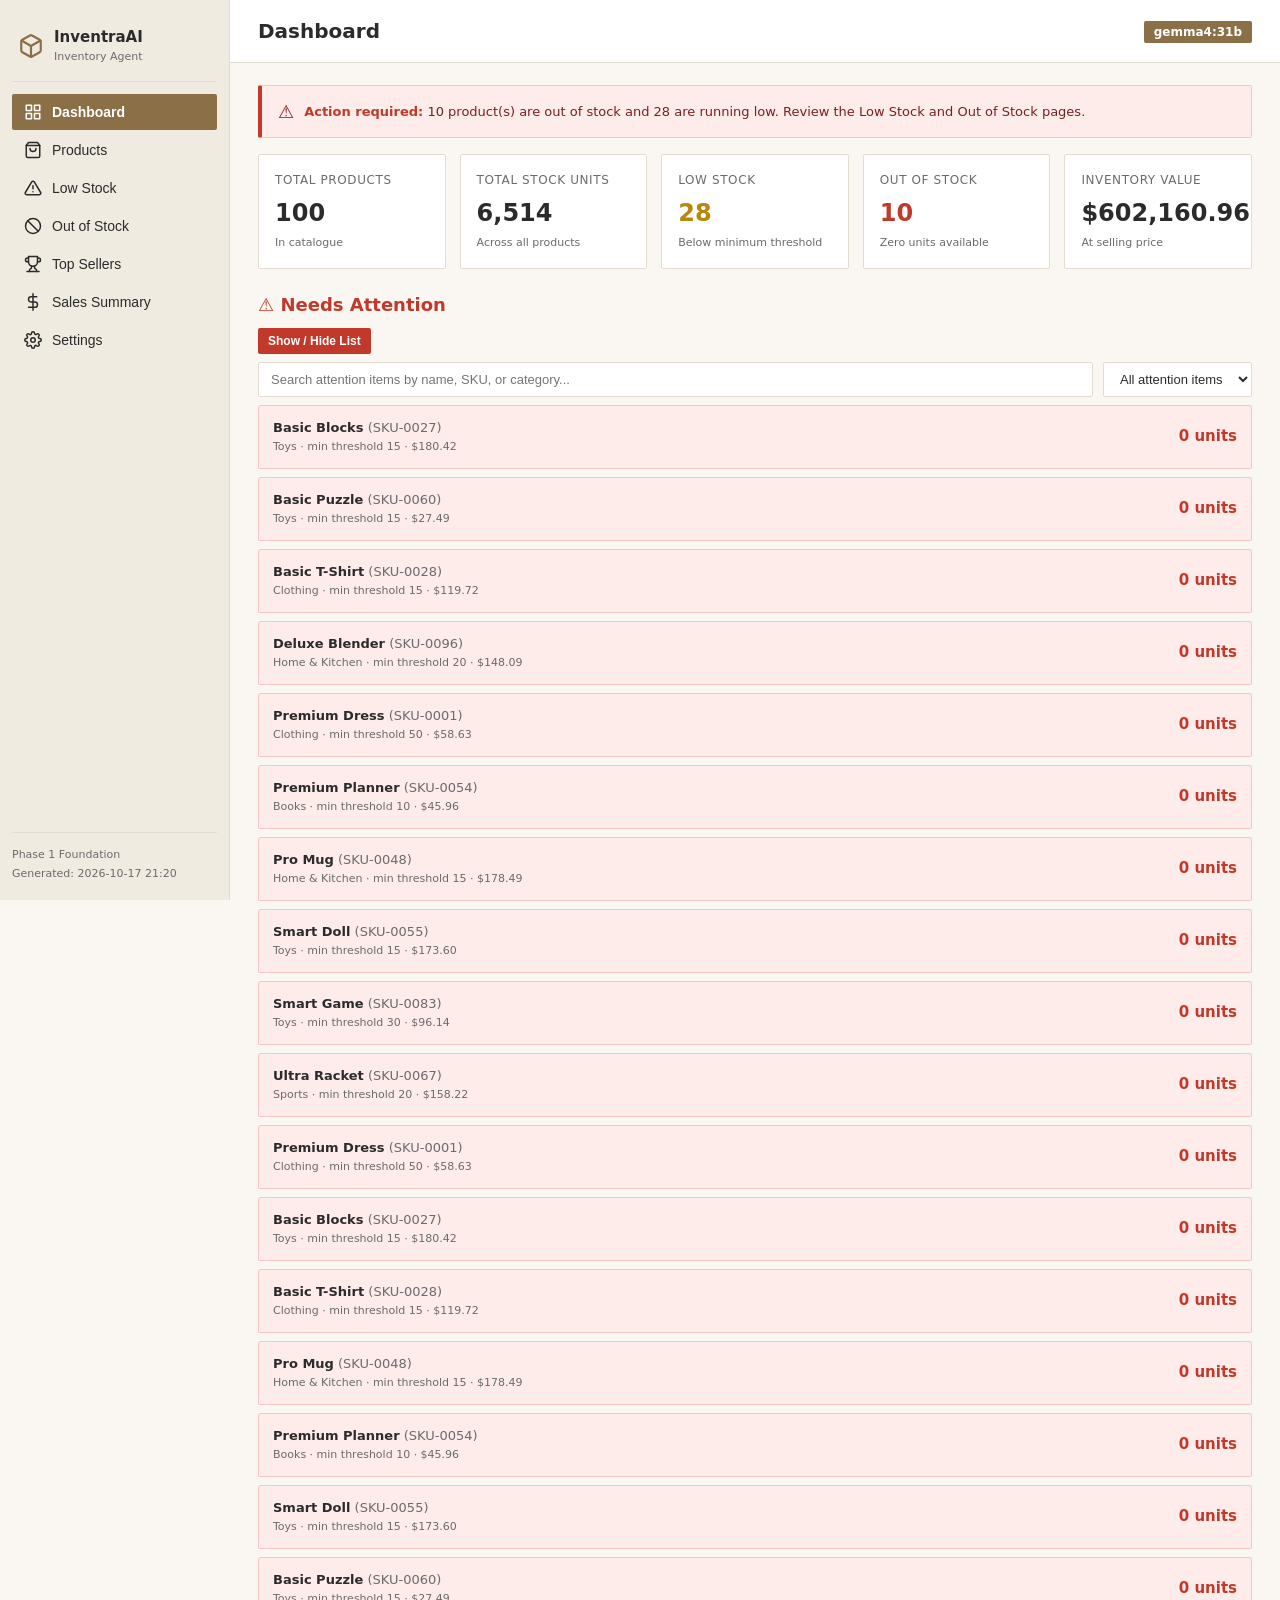
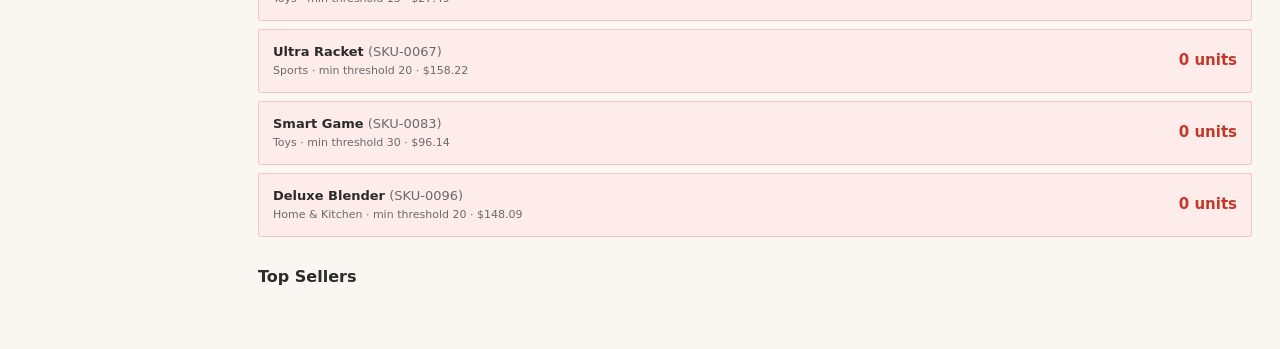
==== frontend/index.html @ 1ea9244f "Phase 1: final fixes - hide/show button, red heading, components" ====
<!DOCTYPE html>
<html lang="en">
<head>
<meta charset="UTF-8" />
<meta name="viewport" content="width=device-width, initial-scale=1.0" />
<title>InventraAI — Dashboard</title>
<link rel="stylesheet" href="css/style.css" />
</head>
<body>
<div class="layout">
  <aside class="sidebar">
    <div class="brand">
      <svg class="brand-icon" viewBox="0 0 24 24" fill="none" stroke="currentColor" stroke-width="2" stroke-linecap="round" stroke-linejoin="round"><path d="M21 16V8a2 2 0 0 0-1-1.73l-7-4a2 2 0 0 0-2 0l-7 4A2 2 0 0 0 3 8v8a2 2 0 0 0 1 1.73l7 4a2 2 0 0 0 2 0l7-4A2 2 0 0 0 21 16z"/><polyline points="3.27 6.96 12 12.01 20.73 6.96"/><line x1="12" y1="22.08" x2="12" y2="12"/></svg>
      <div>
        <div class="brand-name">InventraAI</div>
        <div class="brand-sub">Inventory Agent</div>
      </div>
    </div>
    <nav class="nav">
      <button class="nav-item active" data-view="overview">
        <svg viewBox="0 0 24 24" fill="none" stroke="currentColor" stroke-width="2" stroke-linecap="round" stroke-linejoin="round"><rect x="3" y="3" width="7" height="7"/><rect x="14" y="3" width="7" height="7"/><rect x="14" y="14" width="7" height="7"/><rect x="3" y="14" width="7" height="7"/></svg>
        <span>Dashboard</span>
      </button>
      <button class="nav-item" data-view="products">
        <svg viewBox="0 0 24 24" fill="none" stroke="currentColor" stroke-width="2" stroke-linecap="round" stroke-linejoin="round"><path d="M6 2 3 6v14a2 2 0 0 0 2 2h14a2 2 0 0 0 2-2V6l-3-4z"/><line x1="3" y1="6" x2="21" y2="6"/><path d="M16 10a4 4 0 0 1-8 0"/></svg>
        <span>Products</span>
      </button>
      <button class="nav-item" data-view="lowstock">
        <svg viewBox="0 0 24 24" fill="none" stroke="currentColor" stroke-width="2" stroke-linecap="round" stroke-linejoin="round"><path d="M10.29 3.86 1.82 18a2 2 0 0 0 1.71 3h16.94a2 2 0 0 0 1.71-3L13.71 3.86a2 2 0 0 0-3.42 0z"/><line x1="12" y1="9" x2="12" y2="13"/><line x1="12" y1="17" x2="12.01" y2="17"/></svg>
        <span>Low Stock</span>
      </button>
      <button class="nav-item" data-view="outofstock">
        <svg viewBox="0 0 24 24" fill="none" stroke="currentColor" stroke-width="2" stroke-linecap="round" stroke-linejoin="round"><circle cx="12" cy="12" r="10"/><line x1="4.93" y1="4.93" x2="19.07" y2="19.07"/></svg>
        <span>Out of Stock</span>
      </button>
      <button class="nav-item" data-view="topsellers">
        <svg viewBox="0 0 24 24" fill="none" stroke="currentColor" stroke-width="2" stroke-linecap="round" stroke-linejoin="round"><path d="M6 9H4.5a2.5 2.5 0 0 1 0-5H6"/><path d="M18 9h1.5a2.5 2.5 0 0 0 0-5H18"/><path d="M4 22h16"/><path d="M10 14.66V17c0 .55-.47.98-.97 1.21C7.85 18.75 7 20.24 7 22"/><path d="M14 14.66V17c0 .55.47.98.97 1.21C16.15 18.75 17 20.24 17 22"/><path d="M18 2H6v7a6 6 0 0 0 12 0V2Z"/></svg>
        <span>Top Sellers</span>
      </button>
      <button class="nav-item" data-view="sales">
        <svg viewBox="0 0 24 24" fill="none" stroke="currentColor" stroke-width="2" stroke-linecap="round" stroke-linejoin="round"><line x1="12" y1="1" x2="12" y2="23"/><path d="M17 5H9.5a3.5 3.5 0 0 0 0 7h5a3.5 3.5 0 0 1 0 7H6"/></svg>
        <span>Sales Summary</span>
      </button>
      <button class="nav-item" data-view="settings">
        <svg viewBox="0 0 24 24" fill="none" stroke="currentColor" stroke-width="2" stroke-linecap="round" stroke-linejoin="round"><circle cx="12" cy="12" r="3"/><path d="M19.4 15a1.65 1.65 0 0 0 .33 1.82l.06.06a2 2 0 0 1 0 2.83 2 2 0 0 1-2.83 0l-.06-.06a1.65 1.65 0 0 0-1.82-.33 1.65 1.65 0 0 0-1 1.51V21a2 2 0 0 1-4 0v-.09A1.65 1.65 0 0 0 9 19.4a1.65 1.65 0 0 0-1.82.33l-.06.06a2 2 0 0 1-2.83 0 2 2 0 0 1 0-2.83l.06-.06a1.65 1.65 0 0 0 .33-1.82 1.65 1.65 0 0 0-1.51-1H3a2 2 0 0 1 0-4h.09A1.65 1.65 0 0 0 4.6 9a1.65 1.65 0 0 0-.33-1.82l-.06-.06a2 2 0 0 1 0-2.83 2 2 0 0 1 2.83 0l.06.06a1.65 1.65 0 0 0 1.82.33H9a1.65 1.65 0 0 0 1-1.51V3a2 2 0 0 1 4 0v.09a1.65 1.65 0 0 0 1 1.51 1.65 1.65 0 0 0 1.82-.33l.06-.06a2 2 0 0 1 2.83 0 2 2 0 0 1 0 2.83l-.06.06a1.65 1.65 0 0 0-.33 1.82V9a1.65 1.65 0 0 0 1.51 1H21a2 2 0 0 1 0 4h-.09a1.65 1.65 0 0 0-1.51 1z"/></svg>
        <span>Settings</span>
      </button>
    </nav>
    <div class="sidebar-footer">
      <div class="sub">Phase 1 Foundation</div>
      <div class="sub" id="generated-at"></div>
    </div>
  </aside>

  <main class="main">
    <header class="topbar">
      <h1 id="view-title">Dashboard</h1>
      <div class="topbar-right">
        <span class="badge" id="model-badge">gemma4:31b</span>
      </div>
    </header>
    <div class="content" id="content"></div>
  </main>
</div>

<script src="js/data.js"></script>
<script src="js/app.js"></script>
</body>
</html>
---- frontend/css/style.css ----
:root {
  --bg: #faf7f2; --sidebar: #f0ebe1; --card: #ffffff; --card2: #f5f1e8;
  --text: #2b2b2b; --muted: #6b6b6b; --accent: #8b6f47;
  --green: #3a7d44; --yellow: #b8860b; --red: #c0392b; --border: #e3ddd1;
  --hover: #f5f1e8;
}
* { box-sizing: border-box; }
body { margin: 0; font-family: 'Segoe UI', system-ui, -apple-system, sans-serif; background: var(--bg); color: var(--text); line-height: 1.5; }
.layout { display: flex; min-height: 100vh; }
.sidebar {
  width: 230px; flex-shrink: 0; background: var(--sidebar);
  border-right: 1px solid var(--border); display: flex; flex-direction: column;
  padding: 18px 12px; position: sticky; top: 0; height: 100vh; overflow-y: auto;
}
.brand { display: flex; align-items: center; gap: 10px; padding: 8px 6px 16px; border-bottom: 1px solid var(--border); margin-bottom: 12px; }
.brand-icon { width: 26px; height: 26px; color: var(--accent); flex-shrink: 0; }
.brand-name { font-weight: 700; font-size: 15px; color: var(--text); }
.brand-sub { color: var(--muted); font-size: 11px; }
.nav { display: flex; flex-direction: column; gap: 2px; flex: 1; }
.nav-item {
  background: transparent; border: none; color: var(--text); text-align: left;
  padding: 9px 12px; border-radius: 2px; cursor: pointer; font-size: 14px;
  display: flex; align-items: center; gap: 10px;
}
.nav-item svg { width: 18px; height: 18px; flex-shrink: 0; }
.nav-item:hover { background: var(--card); }
.nav-item.active { background: var(--accent); color: #ffffff; font-weight: 600; }
.nav-item.active svg { stroke: #ffffff; }
.nav-item { position: relative; overflow: hidden; }
.nav-item.active::after {
  content: '';
  position: absolute; top: 0; left: -120%;
  width: 60%; height: 100%;
  background: linear-gradient(90deg, transparent, rgba(255,255,255,0.55), transparent);
  transform: skewX(-20deg);
  animation: shine-sweep 4s ease-in-out infinite;
  animation-delay: 2s;
  pointer-events: none;
}
@keyframes shine-sweep {
  0% { left: -120%; }
  25% { left: 120%; }
  100% { left: 120%; }
}
.sidebar-footer { padding-top: 12px; border-top: 1px solid var(--border); color: var(--muted); font-size: 11px; }
.sidebar-footer .sub { margin-top: 2px; }

.main { flex: 1; display: flex; flex-direction: column; min-width: 0; }
.topbar { padding: 16px 28px; border-bottom: 1px solid var(--border); display: flex; align-items: center; justify-content: space-between; background: var(--card); }
.topbar h1 { margin: 0; font-size: 20px; font-weight: 600; }
.badge { background: var(--accent); color: #ffffff; padding: 4px 10px; border-radius: 2px; font-size: 12px; font-weight: 600; }
.content { padding: 22px 28px; flex: 1; }
.content h1 { font-size: 18px; font-weight: 700; margin: 0 0 10px; }

.cards { display: grid; grid-template-columns: repeat(auto-fit, minmax(180px, 1fr)); gap: 14px; margin-bottom: 22px; }
.card { background: var(--card); border: 1px solid var(--border); border-radius: 2px; padding: 16px; }
.card .label { color: var(--muted); font-size: 12px; text-transform: uppercase; letter-spacing: .6px; }
.card .value { font-size: 24px; font-weight: 700; margin-top: 6px; }
.card .hint { color: var(--muted); font-size: 11px; margin-top: 4px; }
.section { margin-bottom: 28px; }
.section h2 { font-size: 16px; margin: 0 0 10px; font-weight: 600; }
.toolbar { display: flex; gap: 10px; flex-wrap: wrap; margin-bottom: 10px; }
.toolbar input, .toolbar select { background: var(--card); border: 1px solid var(--border); color: var(--text); padding: 8px 12px; border-radius: 2px; font-size: 13px; }
.toolbar input { flex: 1; min-width: 200px; }
table { width: 100%; border-collapse: collapse; background: var(--card); border-radius: 2px; overflow: hidden; border: 1px solid var(--border); }
th, td { padding: 9px 11px; text-align: left; border-bottom: 1px solid var(--border); font-size: 13px; }
th { background: var(--card2); color: var(--muted); font-weight: 600; cursor: pointer; user-select: none; }
th:hover { color: var(--text); }
tr:hover { background: var(--hover); }
.status { display: inline-block; padding: 2px 8px; border-radius: 2px; font-size: 11px; font-weight: 600; }
.status.ok { background: rgba(58,125,68,.15); color: var(--green); }
.status.low { background: rgba(184,134,11,.15); color: var(--yellow); }
.status.out { background: rgba(166,61,61,.15); color: var(--red); }
.alert-list { display: grid; gap: 8px; }
.alert-item { background: #fdecea; border-left: 4px solid var(--red); padding: 12px 14px; border-radius: 2px; font-size: 13px; border: 1px solid #f5c6c2; display: flex; align-items: center; justify-content: space-between; gap: 12px; }
.alert-item.low { background: #fdf6e3; border-left-color: var(--yellow); border-color: #f0e3b8; }
.alert-item .info { flex: 1; }
.alert-item .meta { color: var(--muted); font-size: 11px; margin-top: 2px; }
.alert-item .qty { font-weight: 700; font-size: 15px; white-space: nowrap; }
.alert-item .qty.low { color: var(--yellow); }
.alert-item .qty.out { color: var(--red); }
.attention-banner { background: #fdecea; border: 1px solid #f5c6c2; border-left: 4px solid var(--red); padding: 12px 16px; border-radius: 2px; margin-bottom: 16px; display: flex; align-items: center; gap: 10px; font-size: 13px; color: #7a1f1f; }
.attention-banner.warn { background: #fdf6e3; border-color: #f0e3b8; border-left-color: var(--yellow); color: #6b5a14; }
.attention-banner strong { color: var(--red); }
.attention-banner.warn strong { color: var(--yellow); }
.attention-banner .icon { font-size: 18px; }
.attention-banner strong { color: var(--red); }
.attention-banner.warn strong { color: var(--yellow); }
.top-list { display: grid; grid-template-columns: repeat(auto-fit, minmax(200px, 1fr)); gap: 10px; }
.top-item { background: var(--card); border: 1px solid var(--border); border-radius: 2px; padding: 10px 12px; }
.top-item .name { font-weight: 600; font-size: 13px; }
.top-item .meta { color: var(--muted); font-size: 11px; margin-top: 3px; }
.num { text-align: right; }
.empty { color: var(--muted); font-style: italic; padding: 10px; font-size: 13px; }
.collapsible-body.collapsed { display: none; }
.collapsible .chev { font-size: 14px; }
.kv { display: grid; grid-template-columns: 1fr 1fr; gap: 8px; max-width: 520px; }
.kv div { background: var(--card); padding: 10px 12px; border-radius: 2px; border: 1px solid var(--border); }
.kv .k { color: var(--muted); font-size: 11px; text-transform: uppercase; letter-spacing: .5px; }
.kv .v { font-weight: 600; font-size: 13px; margin-top: 2px; word-break: break-all; }
footer { text-align: center; color: var(--muted); font-size: 11px; padding: 18px; border-top: 1px solid var(--border); }

@media (max-width: 768px) {
  .sidebar { position: fixed; left: -250px; transition: left .2s; z-index: 10; }
  .sidebar.open { left: 0; }
  .main { width: 100%; }
}
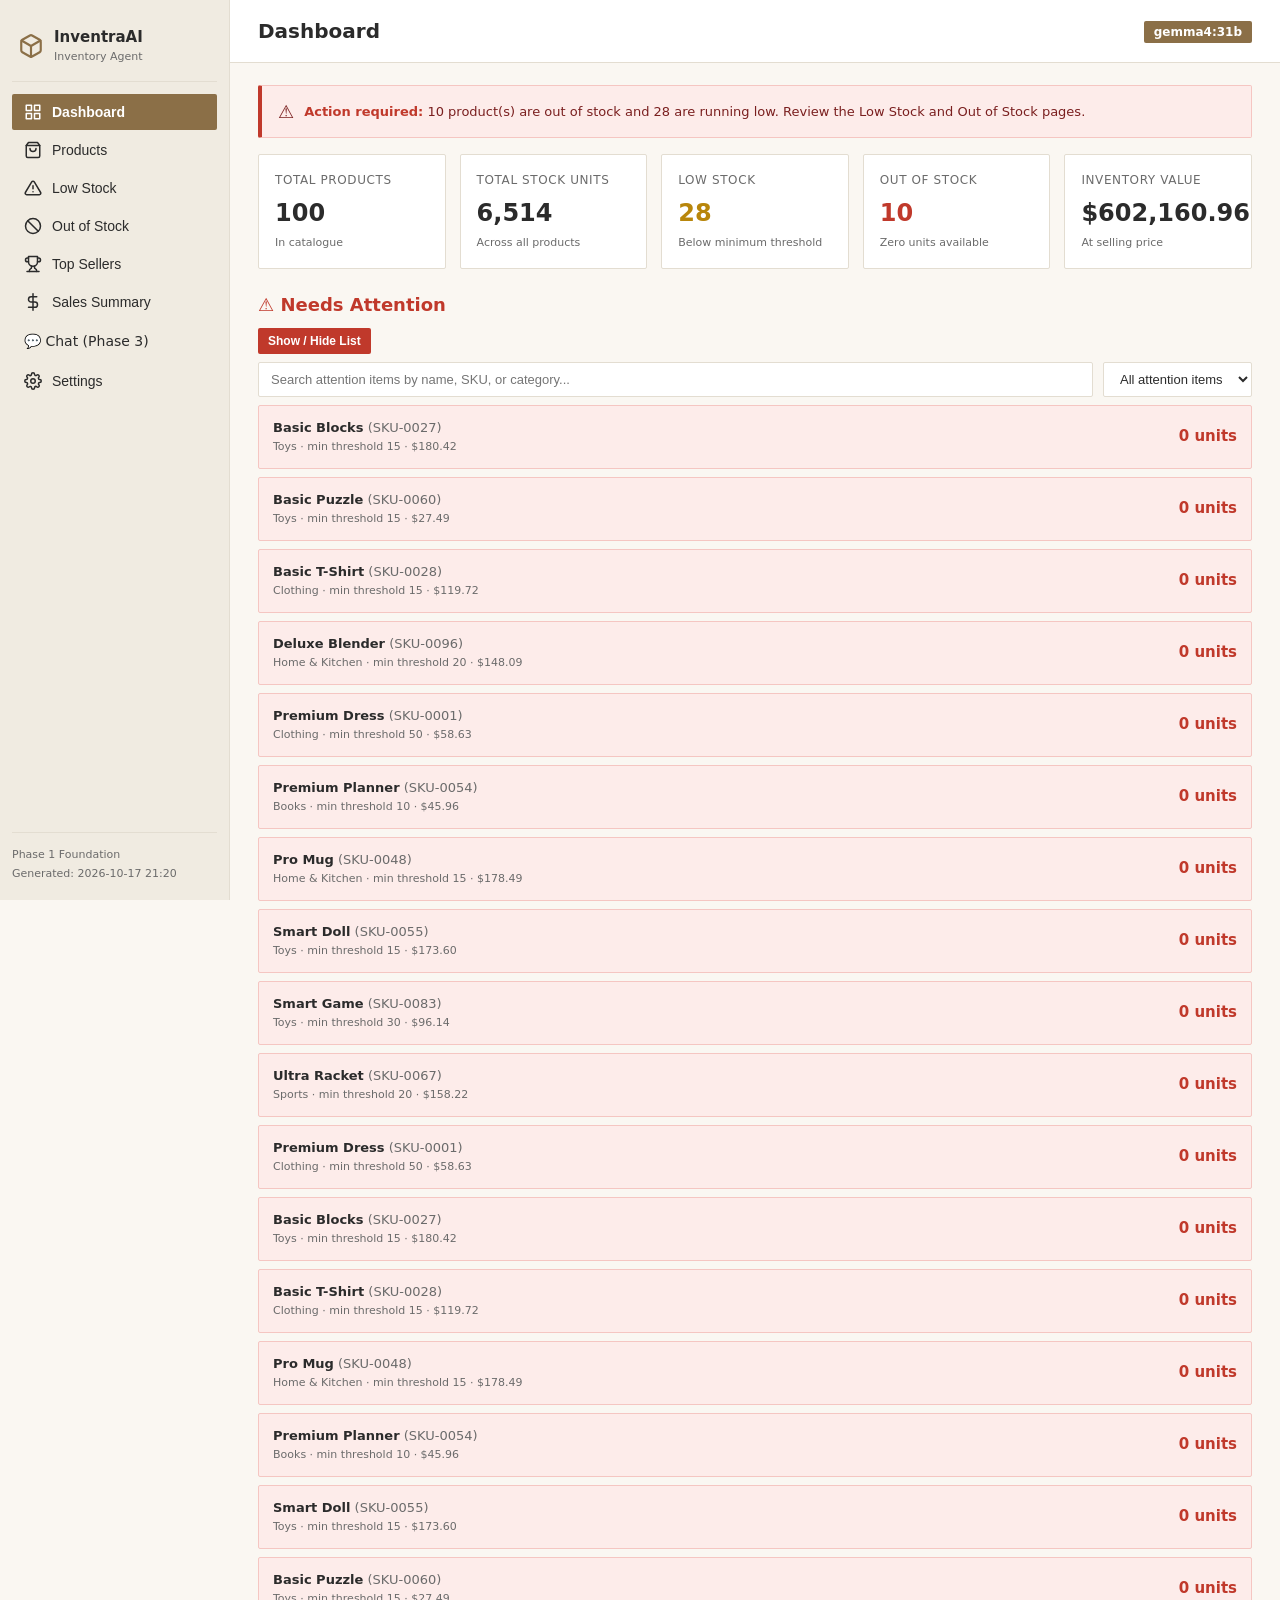
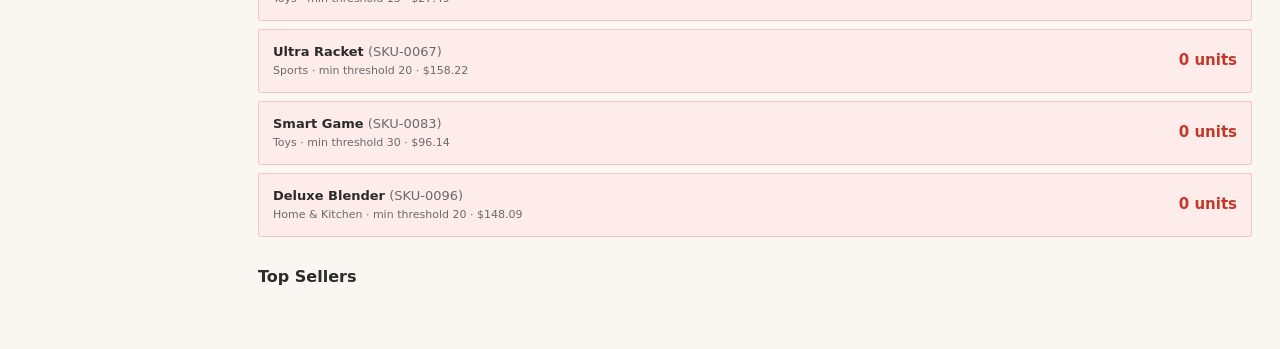
==== commit 410d5f95: "feat: Phase 3 - sales analysis, forecasting, docs, chat UI included" ====
--- a/frontend/index.html
+++ b/frontend/index.html
@@ -11,10 +11,7 @@
   <aside class="sidebar">
     <div class="brand">
       <svg class="brand-icon" viewBox="0 0 24 24" fill="none" stroke="currentColor" stroke-width="2" stroke-linecap="round" stroke-linejoin="round"><path d="M21 16V8a2 2 0 0 0-1-1.73l-7-4a2 2 0 0 0-2 0l-7 4A2 2 0 0 0 3 8v8a2 2 0 0 0 1 1.73l7 4a2 2 0 0 0 2 0l7-4A2 2 0 0 0 21 16z"/><polyline points="3.27 6.96 12 12.01 20.73 6.96"/><line x1="12" y1="22.08" x2="12" y2="12"/></svg>
-      <div>
-        <div class="brand-name">InventraAI</div>
-        <div class="brand-sub">Inventory Agent</div>
-      </div>
+      <div><div class="brand-name">InventraAI</div><div class="brand-sub">Inventory Agent</div></div>
     </div>
     <nav class="nav">
       <button class="nav-item active" data-view="overview">
@@ -41,6 +38,7 @@
         <svg viewBox="0 0 24 24" fill="none" stroke="currentColor" stroke-width="2" stroke-linecap="round" stroke-linejoin="round"><line x1="12" y1="1" x2="12" y2="23"/><path d="M17 5H9.5a3.5 3.5 0 0 0 0 7h5a3.5 3.5 0 0 1 0 7H6"/></svg>
         <span>Sales Summary</span>
       </button>
+      <a href="chat.html" class="nav-item" style="text-decoration:none;">💬 Chat (Phase 3)</a>
       <button class="nav-item" data-view="settings">
         <svg viewBox="0 0 24 24" fill="none" stroke="currentColor" stroke-width="2" stroke-linecap="round" stroke-linejoin="round"><circle cx="12" cy="12" r="3"/><path d="M19.4 15a1.65 1.65 0 0 0 .33 1.82l.06.06a2 2 0 0 1 0 2.83 2 2 0 0 1-2.83 0l-.06-.06a1.65 1.65 0 0 0-1.82-.33 1.65 1.65 0 0 0-1 1.51V21a2 2 0 0 1-4 0v-.09A1.65 1.65 0 0 0 9 19.4a1.65 1.65 0 0 0-1.82.33l-.06.06a2 2 0 0 1-2.83 0 2 2 0 0 1 0-2.83l.06-.06a1.65 1.65 0 0 0 .33-1.82 1.65 1.65 0 0 0-1.51-1H3a2 2 0 0 1 0-4h.09A1.65 1.65 0 0 0 4.6 9a1.65 1.65 0 0 0-.33-1.82l-.06-.06a2 2 0 0 1 0-2.83 2 2 0 0 1 2.83 0l.06.06a1.65 1.65 0 0 0 1.82.33H9a1.65 1.65 0 0 0 1-1.51V3a2 2 0 0 1 4 0v.09a1.65 1.65 0 0 0 1 1.51 1.65 1.65 0 0 0 1.82-.33l.06-.06a2 2 0 0 1 2.83 0 2 2 0 0 1 0 2.83l-.06.06a1.65 1.65 0 0 0-.33 1.82V9a1.65 1.65 0 0 0 1.51 1H21a2 2 0 0 1 0 4h-.09a1.65 1.65 0 0 0-1.51 1z"/></svg>
         <span>Settings</span>
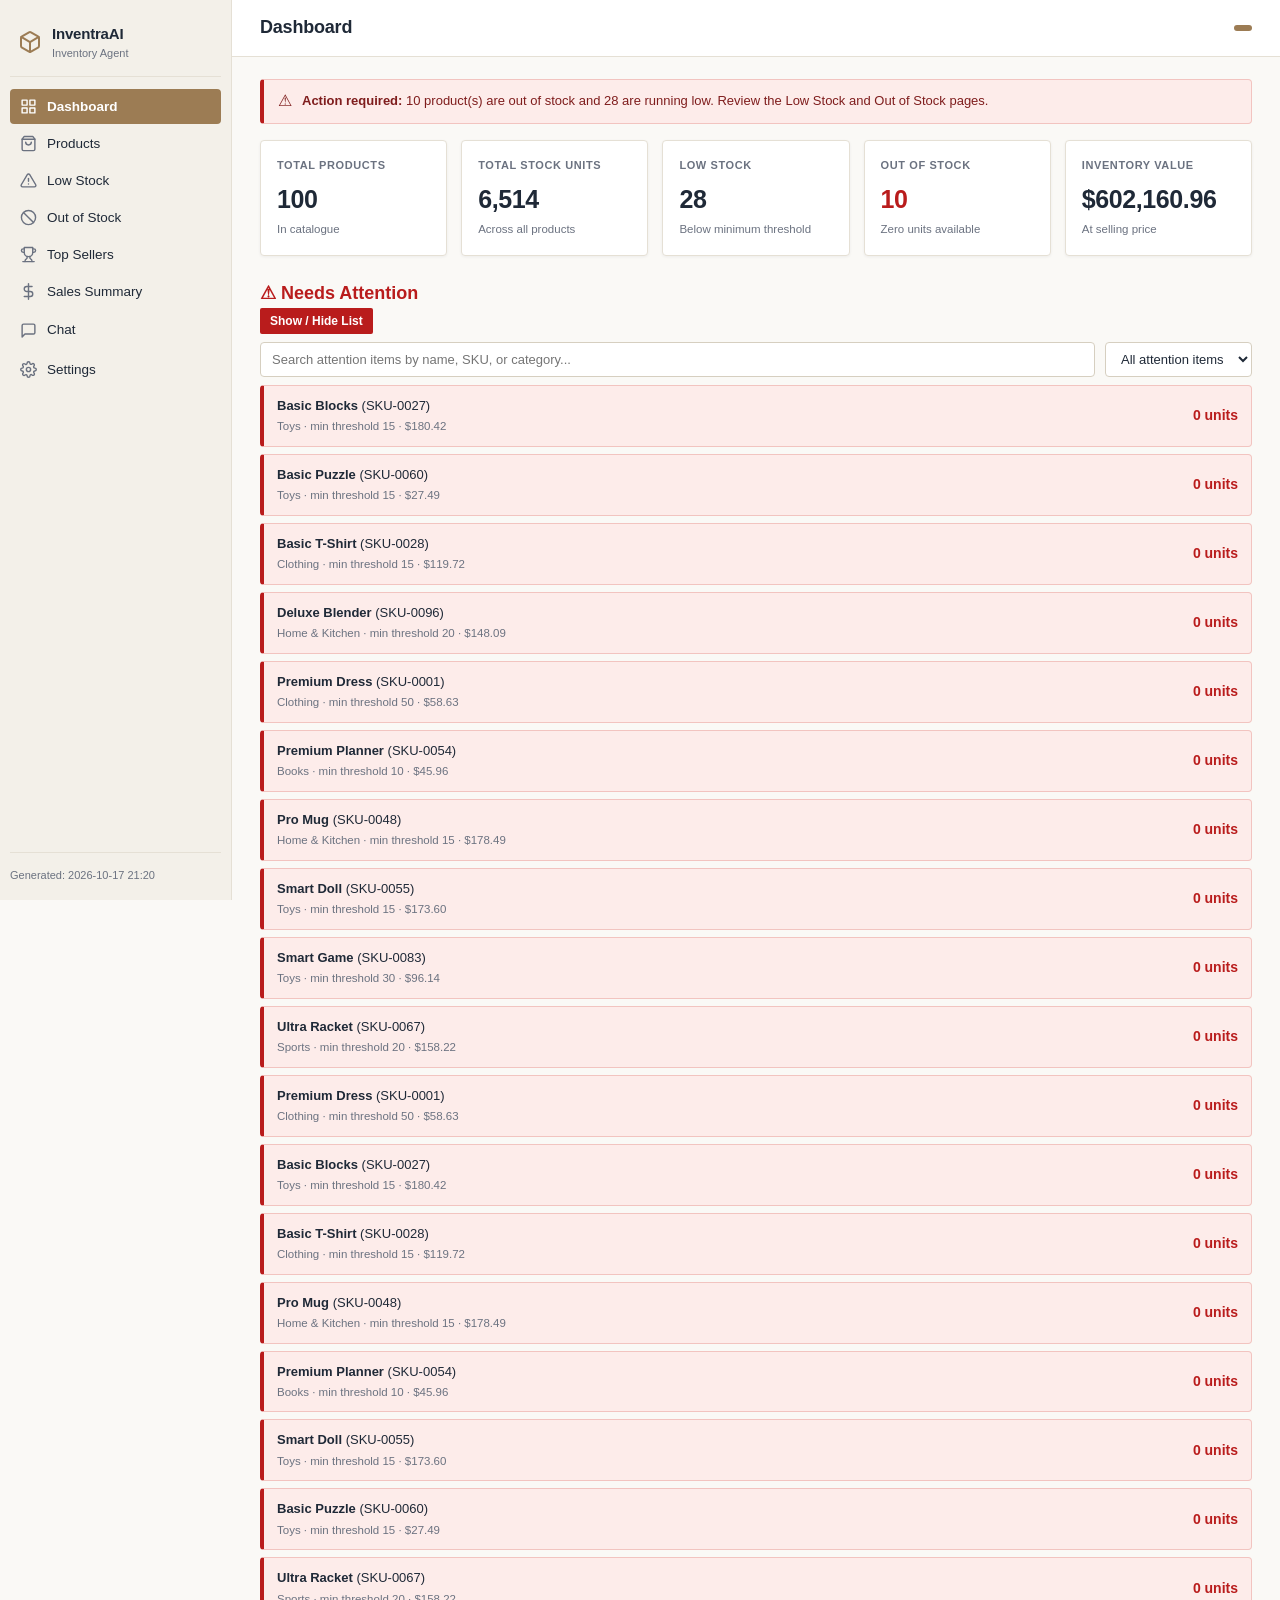
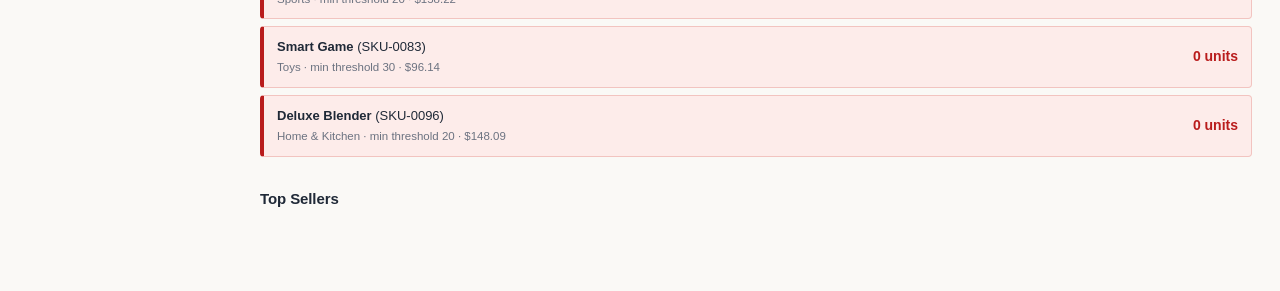
==== commit cb162098: "feat: professional CSS theme, clean dashboard sidebar, ChatGPT-style chat UI" ====
--- a/frontend/index.html
+++ b/frontend/index.html
@@ -8,11 +8,16 @@
 </head>
 <body>
 <div class="layout">
-  <aside class="sidebar">
+
+  <aside class="sidebar" id="sidebar">
     <div class="brand">
       <svg class="brand-icon" viewBox="0 0 24 24" fill="none" stroke="currentColor" stroke-width="2" stroke-linecap="round" stroke-linejoin="round"><path d="M21 16V8a2 2 0 0 0-1-1.73l-7-4a2 2 0 0 0-2 0l-7 4A2 2 0 0 0 3 8v8a2 2 0 0 0 1 1.73l7 4a2 2 0 0 0 2 0l7-4A2 2 0 0 0 21 16z"/><polyline points="3.27 6.96 12 12.01 20.73 6.96"/><line x1="12" y1="22.08" x2="12" y2="12"/></svg>
-      <div><div class="brand-name">InventraAI</div><div class="brand-sub">Inventory Agent</div></div>
+      <div>
+        <div class="brand-name">InventraAI</div>
+        <div class="brand-sub">Inventory Agent</div>
+      </div>
     </div>
+
     <nav class="nav">
       <button class="nav-item active" data-view="overview">
         <svg viewBox="0 0 24 24" fill="none" stroke="currentColor" stroke-width="2" stroke-linecap="round" stroke-linejoin="round"><rect x="3" y="3" width="7" height="7"/><rect x="14" y="3" width="7" height="7"/><rect x="14" y="14" width="7" height="7"/><rect x="3" y="14" width="7" height="7"/></svg>
@@ -38,14 +43,17 @@
         <svg viewBox="0 0 24 24" fill="none" stroke="currentColor" stroke-width="2" stroke-linecap="round" stroke-linejoin="round"><line x1="12" y1="1" x2="12" y2="23"/><path d="M17 5H9.5a3.5 3.5 0 0 0 0 7h5a3.5 3.5 0 0 1 0 7H6"/></svg>
         <span>Sales Summary</span>
       </button>
-      <a href="chat.html" class="nav-item" style="text-decoration:none;">💬 Chat (Phase 3)</a>
+      <a class="nav-item" href="chat.html">
+        <svg viewBox="0 0 24 24" fill="none" stroke="currentColor" stroke-width="2" stroke-linecap="round" stroke-linejoin="round"><path d="M21 15a2 2 0 0 1-2 2H7l-4 4V5a2 2 0 0 1 2-2h14a2 2 0 0 1 2 2z"/></svg>
+        <span>Chat</span>
+      </a>
       <button class="nav-item" data-view="settings">
         <svg viewBox="0 0 24 24" fill="none" stroke="currentColor" stroke-width="2" stroke-linecap="round" stroke-linejoin="round"><circle cx="12" cy="12" r="3"/><path d="M19.4 15a1.65 1.65 0 0 0 .33 1.82l.06.06a2 2 0 0 1 0 2.83 2 2 0 0 1-2.83 0l-.06-.06a1.65 1.65 0 0 0-1.82-.33 1.65 1.65 0 0 0-1 1.51V21a2 2 0 0 1-4 0v-.09A1.65 1.65 0 0 0 9 19.4a1.65 1.65 0 0 0-1.82.33l-.06.06a2 2 0 0 1-2.83 0 2 2 0 0 1 0-2.83l.06-.06a1.65 1.65 0 0 0 .33-1.82 1.65 1.65 0 0 0-1.51-1H3a2 2 0 0 1 0-4h.09A1.65 1.65 0 0 0 4.6 9a1.65 1.65 0 0 0-.33-1.82l-.06-.06a2 2 0 0 1 0-2.83 2 2 0 0 1 2.83 0l.06.06a1.65 1.65 0 0 0 1.82.33H9a1.65 1.65 0 0 0 1-1.51V3a2 2 0 0 1 4 0v.09a1.65 1.65 0 0 0 1 1.51 1.65 1.65 0 0 0 1.82-.33l.06-.06a2 2 0 0 1 2.83 0 2 2 0 0 1 0 2.83l-.06.06a1.65 1.65 0 0 0-.33 1.82V9a1.65 1.65 0 0 0 1.51 1H21a2 2 0 0 1 0 4h-.09a1.65 1.65 0 0 0-1.51 1z"/></svg>
         <span>Settings</span>
       </button>
     </nav>
+
     <div class="sidebar-footer">
-      <div class="sub">Phase 1 Foundation</div>
       <div class="sub" id="generated-at"></div>
     </div>
   </aside>
@@ -53,14 +61,12 @@
   <main class="main">
     <header class="topbar">
       <h1 id="view-title">Dashboard</h1>
-      <div class="topbar-right">
-        <span class="badge" id="model-badge">gemma4:31b</span>
-      </div>
+      <span class="badge" id="model-badge"></span>
     </header>
     <div class="content" id="content"></div>
   </main>
+
 </div>
-
 <script src="js/data.js"></script>
 <script src="js/app.js"></script>
 </body>
--- a/frontend/css/style.css
+++ b/frontend/css/style.css
@@ -1,107 +1,450 @@
+/* ============ InventraAI — Professional Dashboard Styles ============ */
 :root {
-  --bg: #faf7f2; --sidebar: #f0ebe1; --card: #ffffff; --card2: #f5f1e8;
-  --text: #2b2b2b; --muted: #6b6b6b; --accent: #8b6f47;
-  --green: #3a7d44; --yellow: #b8860b; --red: #c0392b; --border: #e3ddd1;
-  --hover: #f5f1e8;
-}
-* { box-sizing: border-box; }
-body { margin: 0; font-family: 'Segoe UI', system-ui, -apple-system, sans-serif; background: var(--bg); color: var(--text); line-height: 1.5; }
+  --bg: #faf9f6;
+  --sidebar-bg: #f3f0e9;
+  --card: #ffffff;
+  --card-alt: #f7f4ee;
+  --text: #1f2937;
+  --text-muted: #6b7280;
+  --accent: #9c7c54;
+  --accent-hover: #85673f;
+  --green: #2e7d32;
+  --amber: #b45309;
+  --red: #b91c1c;
+  --border: #e5e0d5;
+  --border-strong: #d6cfc0;
+  --radius: 4px;
+  --shadow: 0 1px 3px rgba(31, 41, 55, 0.06);
+  --font: "Segoe UI", -apple-system, BlinkMacSystemFont, Roboto, sans-serif;
+}
+
+* { box-sizing: border-box; margin: 0; padding: 0; }
+
+body {
+  font-family: var(--font);
+  background: var(--bg);
+  color: var(--text);
+  font-size: 14px;
+  line-height: 1.55;
+}
+
+/* ---------- Layout ---------- */
 .layout { display: flex; min-height: 100vh; }
+
 .sidebar {
-  width: 230px; flex-shrink: 0; background: var(--sidebar);
-  border-right: 1px solid var(--border); display: flex; flex-direction: column;
-  padding: 18px 12px; position: sticky; top: 0; height: 100vh; overflow-y: auto;
-}
-.brand { display: flex; align-items: center; gap: 10px; padding: 8px 6px 16px; border-bottom: 1px solid var(--border); margin-bottom: 12px; }
-.brand-icon { width: 26px; height: 26px; color: var(--accent); flex-shrink: 0; }
-.brand-name { font-weight: 700; font-size: 15px; color: var(--text); }
-.brand-sub { color: var(--muted); font-size: 11px; }
+  width: 232px;
+  flex-shrink: 0;
+  background: var(--sidebar-bg);
+  border-right: 1px solid var(--border);
+  display: flex;
+  flex-direction: column;
+  padding: 16px 10px;
+  position: sticky;
+  top: 0;
+  height: 100vh;
+  overflow-y: auto;
+}
+
+.brand {
+  display: flex;
+  align-items: center;
+  gap: 10px;
+  padding: 6px 8px 14px;
+  border-bottom: 1px solid var(--border);
+  margin-bottom: 12px;
+}
+.brand-icon { width: 24px; height: 24px; color: var(--accent); flex-shrink: 0; }
+.brand-name { font-weight: 700; font-size: 15px; letter-spacing: -0.2px; }
+.brand-sub { color: var(--text-muted); font-size: 11px; }
+
 .nav { display: flex; flex-direction: column; gap: 2px; flex: 1; }
+
 .nav-item {
-  background: transparent; border: none; color: var(--text); text-align: left;
-  padding: 9px 12px; border-radius: 2px; cursor: pointer; font-size: 14px;
-  display: flex; align-items: center; gap: 10px;
-}
-.nav-item svg { width: 18px; height: 18px; flex-shrink: 0; }
-.nav-item:hover { background: var(--card); }
-.nav-item.active { background: var(--accent); color: #ffffff; font-weight: 600; }
-.nav-item.active svg { stroke: #ffffff; }
-.nav-item { position: relative; overflow: hidden; }
-.nav-item.active::after {
-  content: '';
-  position: absolute; top: 0; left: -120%;
-  width: 60%; height: 100%;
-  background: linear-gradient(90deg, transparent, rgba(255,255,255,0.55), transparent);
-  transform: skewX(-20deg);
-  animation: shine-sweep 4s ease-in-out infinite;
-  animation-delay: 2s;
-  pointer-events: none;
-}
-@keyframes shine-sweep {
-  0% { left: -120%; }
-  25% { left: 120%; }
-  100% { left: 120%; }
-}
-.sidebar-footer { padding-top: 12px; border-top: 1px solid var(--border); color: var(--muted); font-size: 11px; }
+  display: flex;
+  align-items: center;
+  gap: 10px;
+  width: 100%;
+  background: transparent;
+  border: none;
+  color: var(--text);
+  font-family: var(--font);
+  font-size: 13.5px;
+  text-align: left;
+  padding: 9px 10px;
+  border-radius: var(--radius);
+  cursor: pointer;
+  text-decoration: none;
+  transition: background 0.12s ease;
+  position: relative;
+  overflow: hidden;
+}
+.nav-item svg { width: 17px; height: 17px; flex-shrink: 0; stroke: var(--text-muted); transition: stroke 0.12s ease; }
+.nav-item:hover { background: rgba(156, 124, 84, 0.10); }
+.nav-item:hover svg { stroke: var(--text); }
+.nav-item.active { background: var(--accent); color: #fff; font-weight: 600; }
+.nav-item.active svg { stroke: #fff; }
+
+.sidebar-footer {
+  padding-top: 12px;
+  border-top: 1px solid var(--border);
+  color: var(--text-muted);
+  font-size: 11px;
+}
 .sidebar-footer .sub { margin-top: 2px; }
 
+/* ---------- Main ---------- */
 .main { flex: 1; display: flex; flex-direction: column; min-width: 0; }
-.topbar { padding: 16px 28px; border-bottom: 1px solid var(--border); display: flex; align-items: center; justify-content: space-between; background: var(--card); }
-.topbar h1 { margin: 0; font-size: 20px; font-weight: 600; }
-.badge { background: var(--accent); color: #ffffff; padding: 4px 10px; border-radius: 2px; font-size: 12px; font-weight: 600; }
-.content { padding: 22px 28px; flex: 1; }
-.content h1 { font-size: 18px; font-weight: 700; margin: 0 0 10px; }
-
-.cards { display: grid; grid-template-columns: repeat(auto-fit, minmax(180px, 1fr)); gap: 14px; margin-bottom: 22px; }
-.card { background: var(--card); border: 1px solid var(--border); border-radius: 2px; padding: 16px; }
-.card .label { color: var(--muted); font-size: 12px; text-transform: uppercase; letter-spacing: .6px; }
-.card .value { font-size: 24px; font-weight: 700; margin-top: 6px; }
-.card .hint { color: var(--muted); font-size: 11px; margin-top: 4px; }
-.section { margin-bottom: 28px; }
-.section h2 { font-size: 16px; margin: 0 0 10px; font-weight: 600; }
-.toolbar { display: flex; gap: 10px; flex-wrap: wrap; margin-bottom: 10px; }
-.toolbar input, .toolbar select { background: var(--card); border: 1px solid var(--border); color: var(--text); padding: 8px 12px; border-radius: 2px; font-size: 13px; }
+
+.topbar {
+  padding: 14px 28px;
+  background: var(--card);
+  border-bottom: 1px solid var(--border);
+  display: flex;
+  align-items: center;
+  justify-content: space-between;
+  min-height: 54px;
+}
+.topbar h1 { font-size: 18px; font-weight: 700; letter-spacing: -0.2px; }
+.badge {
+  background: var(--accent);
+  color: #fff;
+  font-size: 11px;
+  font-weight: 600;
+  padding: 3px 9px;
+  border-radius: var(--radius);
+  letter-spacing: 0.2px;
+}
+
+.content { padding: 22px 28px 40px; flex: 1; }
+
+/* ---------- Cards ---------- */
+.cards {
+  display: grid;
+  grid-template-columns: repeat(auto-fit, minmax(170px, 1fr));
+  gap: 14px;
+  margin-bottom: 24px;
+}
+.card {
+  background: var(--card);
+  border: 1px solid var(--border);
+  border-radius: var(--radius);
+  padding: 16px;
+  box-shadow: var(--shadow);
+}
+.card .label {
+  color: var(--text-muted);
+  font-size: 11px;
+  font-weight: 600;
+  text-transform: uppercase;
+  letter-spacing: 0.6px;
+}
+.card .value { font-size: 25px; font-weight: 700; margin-top: 6px; letter-spacing: -0.4px; }
+.card .hint { color: var(--text-muted); font-size: 11.5px; margin-top: 3px; }
+
+/* ---------- Sections ---------- */
+.section { margin-bottom: 30px; }
+.section h2 {
+  font-size: 15px;
+  font-weight: 700;
+  margin-bottom: 10px;
+  letter-spacing: -0.1px;
+}
+.section-heading-danger { color: var(--red); }
+
+/* ---------- Attention banner ---------- */
+.attention-banner {
+  display: flex;
+  align-items: flex-start;
+  gap: 10px;
+  background: #fdecea;
+  border: 1px solid #f2c4c0;
+  border-left: 4px solid var(--red);
+  border-radius: var(--radius);
+  padding: 11px 14px;
+  margin-bottom: 16px;
+  font-size: 13px;
+  color: #7f1d1d;
+}
+.attention-banner.warn { background: #fef7e0; border-color: #ecd9a8; border-left-color: var(--amber); color: #78350f; }
+.attention-banner strong { font-weight: 700; }
+.attention-banner .icon { font-size: 16px; line-height: 1.3; }
+
+/* ---------- Alerts ---------- */
+.alert-list { display: grid; gap: 7px; }
+.alert-item {
+  display: flex;
+  align-items: center;
+  justify-content: space-between;
+  gap: 14px;
+  background: #fdecea;
+  border: 1px solid #f2c4c0;
+  border-left: 4px solid var(--red);
+  border-radius: var(--radius);
+  padding: 10px 13px;
+  font-size: 13px;
+}
+.alert-item.low { background: #fef7e0; border-color: #ecd9a8; border-left-color: var(--amber); }
+.alert-item .info { flex: 1; min-width: 0; }
+.alert-item .meta { color: var(--text-muted); font-size: 11.5px; margin-top: 2px; }
+.alert-item .qty { font-weight: 700; font-size: 14px; white-space: nowrap; }
+.alert-item .qty.low { color: var(--amber); }
+.alert-item .qty.out { color: var(--red); }
+
+/* ---------- Toolbar / inputs ---------- */
+.toolbar { display: flex; gap: 10px; flex-wrap: wrap; margin-bottom: 12px; }
+.toolbar input,
+.toolbar select {
+  background: var(--card);
+  border: 1px solid var(--border-strong);
+  color: var(--text);
+  font-family: var(--font);
+  font-size: 13px;
+  padding: 8px 11px;
+  border-radius: var(--radius);
+  outline: none;
+}
+.toolbar input:focus,
+.toolbar select:focus { border-color: var(--accent); }
 .toolbar input { flex: 1; min-width: 200px; }
-table { width: 100%; border-collapse: collapse; background: var(--card); border-radius: 2px; overflow: hidden; border: 1px solid var(--border); }
-th, td { padding: 9px 11px; text-align: left; border-bottom: 1px solid var(--border); font-size: 13px; }
-th { background: var(--card2); color: var(--muted); font-weight: 600; cursor: pointer; user-select: none; }
+button[type="button"].btn,
+.btn {
+  background: var(--accent);
+  color: #fff;
+  border: none;
+  font-family: var(--font);
+  font-size: 12.5px;
+  font-weight: 600;
+  padding: 8px 14px;
+  border-radius: var(--radius);
+  cursor: pointer;
+  transition: background 0.12s ease;
+}
+.btn:hover { background: var(--accent-hover); }
+.btn-ghost {
+  background: transparent;
+  color: var(--text);
+  border: 1px solid var(--border-strong);
+}
+.btn-ghost:hover { background: var(--card-alt); }
+
+/* ---------- Table ---------- */
+table {
+  width: 100%;
+  border-collapse: collapse;
+  background: var(--card);
+  border: 1px solid var(--border);
+  border-radius: var(--radius);
+  overflow: hidden;
+}
+th, td {
+  padding: 9px 12px;
+  text-align: left;
+  border-bottom: 1px solid var(--border);
+  font-size: 13px;
+}
+th {
+  background: var(--card-alt);
+  color: var(--text-muted);
+  font-weight: 600;
+  font-size: 11.5px;
+  text-transform: uppercase;
+  letter-spacing: 0.5px;
+  cursor: pointer;
+  user-select: none;
+}
 th:hover { color: var(--text); }
-tr:hover { background: var(--hover); }
-.status { display: inline-block; padding: 2px 8px; border-radius: 2px; font-size: 11px; font-weight: 600; }
-.status.ok { background: rgba(58,125,68,.15); color: var(--green); }
-.status.low { background: rgba(184,134,11,.15); color: var(--yellow); }
-.status.out { background: rgba(166,61,61,.15); color: var(--red); }
-.alert-list { display: grid; gap: 8px; }
-.alert-item { background: #fdecea; border-left: 4px solid var(--red); padding: 12px 14px; border-radius: 2px; font-size: 13px; border: 1px solid #f5c6c2; display: flex; align-items: center; justify-content: space-between; gap: 12px; }
-.alert-item.low { background: #fdf6e3; border-left-color: var(--yellow); border-color: #f0e3b8; }
-.alert-item .info { flex: 1; }
-.alert-item .meta { color: var(--muted); font-size: 11px; margin-top: 2px; }
-.alert-item .qty { font-weight: 700; font-size: 15px; white-space: nowrap; }
-.alert-item .qty.low { color: var(--yellow); }
-.alert-item .qty.out { color: var(--red); }
-.attention-banner { background: #fdecea; border: 1px solid #f5c6c2; border-left: 4px solid var(--red); padding: 12px 16px; border-radius: 2px; margin-bottom: 16px; display: flex; align-items: center; gap: 10px; font-size: 13px; color: #7a1f1f; }
-.attention-banner.warn { background: #fdf6e3; border-color: #f0e3b8; border-left-color: var(--yellow); color: #6b5a14; }
-.attention-banner strong { color: var(--red); }
-.attention-banner.warn strong { color: var(--yellow); }
-.attention-banner .icon { font-size: 18px; }
-.attention-banner strong { color: var(--red); }
-.attention-banner.warn strong { color: var(--yellow); }
-.top-list { display: grid; grid-template-columns: repeat(auto-fit, minmax(200px, 1fr)); gap: 10px; }
-.top-item { background: var(--card); border: 1px solid var(--border); border-radius: 2px; padding: 10px 12px; }
+tbody tr:hover { background: var(--card-alt); }
+.num { text-align: right; font-variant-numeric: tabular-nums; }
+
+.status {
+  display: inline-block;
+  padding: 2px 8px;
+  border-radius: var(--radius);
+  font-size: 11px;
+  font-weight: 600;
+}
+.status.ok { background: #e6f2e7; color: var(--green); }
+.status.low { background: #fdf1dc; color: var(--amber); }
+.status.out { background: #fdecea; color: var(--red); }
+
+/* ---------- Top sellers ---------- */
+.top-list {
+  display: grid;
+  grid-template-columns: repeat(auto-fill, minmax(210px, 1fr));
+  gap: 10px;
+}
+.top-item {
+  background: var(--card);
+  border: 1px solid var(--border);
+  border-radius: var(--radius);
+  padding: 11px 13px;
+  box-shadow: var(--shadow);
+}
 .top-item .name { font-weight: 600; font-size: 13px; }
-.top-item .meta { color: var(--muted); font-size: 11px; margin-top: 3px; }
-.num { text-align: right; }
-.empty { color: var(--muted); font-style: italic; padding: 10px; font-size: 13px; }
-.collapsible-body.collapsed { display: none; }
-.collapsible .chev { font-size: 14px; }
-.kv { display: grid; grid-template-columns: 1fr 1fr; gap: 8px; max-width: 520px; }
-.kv div { background: var(--card); padding: 10px 12px; border-radius: 2px; border: 1px solid var(--border); }
-.kv .k { color: var(--muted); font-size: 11px; text-transform: uppercase; letter-spacing: .5px; }
-.kv .v { font-weight: 600; font-size: 13px; margin-top: 2px; word-break: break-all; }
-footer { text-align: center; color: var(--muted); font-size: 11px; padding: 18px; border-top: 1px solid var(--border); }
-
-@media (max-width: 768px) {
-  .sidebar { position: fixed; left: -250px; transition: left .2s; z-index: 10; }
-  .sidebar.open { left: 0; }
-  .main { width: 100%; }
+.top-item .meta { color: var(--text-muted); font-size: 11.5px; margin-top: 3px; }
+
+/* ---------- Key/value (settings) ---------- */
+.kv { display: grid; grid-template-columns: repeat(auto-fill, minmax(230px, 1fr)); gap: 10px; }
+.kv > div {
+  background: var(--card);
+  border: 1px solid var(--border);
+  border-radius: var(--radius);
+  padding: 11px 13px;
+}
+.kv .k { color: var(--text-muted); font-size: 11px; text-transform: uppercase; letter-spacing: 0.5px; }
+.kv .v { font-weight: 600; font-size: 13px; margin-top: 3px; word-break: break-all; }
+
+/* ---------- Misc ---------- */
+.empty { color: var(--text-muted); font-style: italic; padding: 12px; font-size: 13px; }
+.sub { color: var(--text-muted); font-size: 11px; }
+
+/* ============ Chat (ChatGPT-style) ============ */
+.chat-layout {
+  display: flex;
+  flex-direction: column;
+  height: calc(100vh - 55px);
+  max-width: 820px;
+  margin: 0 auto;
+  width: 100%;
+}
+.chat-scroll {
+  flex: 1;
+  overflow-y: auto;
+  padding: 24px 16px 12px;
+}
+.chat-thread {
+  display: flex;
+  flex-direction: column;
+  gap: 18px;
+  max-width: 720px;
+  margin: 0 auto;
+}
+.chat-row { display: flex; gap: 12px; align-items: flex-start; }
+.chat-row.user { flex-direction: row-reverse; }
+.chat-avatar {
+  width: 30px;
+  height: 30px;
+  flex-shrink: 0;
+  border-radius: var(--radius);
+  display: flex;
+  align-items: center;
+  justify-content: center;
+  font-size: 13px;
+  font-weight: 700;
+  color: #fff;
+  background: var(--accent);
+}
+.chat-row.user .chat-avatar { background: #4b5563; }
+.chat-bubble {
+  background: var(--card);
+  border: 1px solid var(--border);
+  border-radius: var(--radius);
+  padding: 11px 14px;
+  font-size: 14px;
+  line-height: 1.6;
+  max-width: 78%;
+  box-shadow: var(--shadow);
+  white-space: pre-wrap;
+  word-break: break-word;
+}
+.chat-row.user .chat-bubble { background: var(--card-alt); }
+.chat-bubble .who {
+  display: block;
+  font-size: 11px;
+  font-weight: 700;
+  text-transform: uppercase;
+  letter-spacing: 0.5px;
+  color: var(--accent);
+  margin-bottom: 4px;
+}
+.chat-row.user .chat-bubble .who { color: var(--text-muted); }
+
+.chat-composer {
+  border-top: 1px solid var(--border);
+  background: var(--card);
+  padding: 14px 16px 18px;
+}
+.chat-composer-inner {
+  max-width: 720px;
+  margin: 0 auto;
+  display: flex;
+  gap: 10px;
+  align-items: flex-end;
+}
+.chat-composer textarea {
+  flex: 1;
+  resize: none;
+  font-family: var(--font);
+  font-size: 14px;
+  line-height: 1.5;
+  padding: 11px 13px;
+  border: 1px solid var(--border-strong);
+  border-radius: var(--radius);
+  background: var(--bg);
+  color: var(--text);
+  min-height: 44px;
+  max-height: 160px;
+  outline: none;
+}
+.chat-composer textarea:focus { border-color: var(--accent); }
+.chat-send {
+  background: var(--accent);
+  color: #fff;
+  border: none;
+  border-radius: var(--radius);
+  width: 44px;
+  height: 44px;
+  cursor: pointer;
+  display: flex;
+  align-items: center;
+  justify-content: center;
+  flex-shrink: 0;
+  transition: background 0.12s ease;
+}
+.chat-send:hover { background: var(--accent-hover); }
+.chat-send svg { width: 18px; height: 18px; stroke: #fff; }
+.chat-hints {
+  max-width: 720px;
+  margin: 10px auto 0;
+  display: flex;
+  flex-wrap: wrap;
+  gap: 8px;
+}
+.chat-hint {
+  background: var(--card-alt);
+  border: 1px solid var(--border);
+  color: var(--text-muted);
+  font-family: var(--font);
+  font-size: 12px;
+  padding: 5px 11px;
+  border-radius: var(--radius);
+  cursor: pointer;
+  transition: all 0.12s ease;
+}
+.chat-hint:hover { border-color: var(--accent); color: var(--text); }
+.chat-empty {
+  text-align: center;
+  color: var(--text-muted);
+  padding: 60px 20px;
+}
+.chat-empty h2 { font-size: 20px; color: var(--text); margin-bottom: 8px; font-weight: 700; }
+.chat-typing { display: inline-flex; gap: 4px; padding: 4px 0; }
+.chat-typing span {
+  width: 6px; height: 6px; border-radius: 50%;
+  background: var(--text-muted);
+  animation: chatBlink 1.2s infinite ease-in-out;
+}
+.chat-typing span:nth-child(2) { animation-delay: 0.15s; }
+.chat-typing span:nth-child(3) { animation-delay: 0.3s; }
+@keyframes chatBlink {
+  0%, 80%, 100% { opacity: 0.25; }
+  40% { opacity: 1; }
+}
+
+/* ---------- Responsive ---------- */
+@media (max-width: 860px) {
+  .sidebar { position: fixed; left: -250px; z-index: 20; transition: left 0.2s ease; }
+  .sidebar.open { left: 0; box-shadow: 0 0 24px rgba(0,0,0,0.15); }
+  .content { padding: 18px 16px 32px; }
+  .topbar { padding: 12px 16px; }
 }
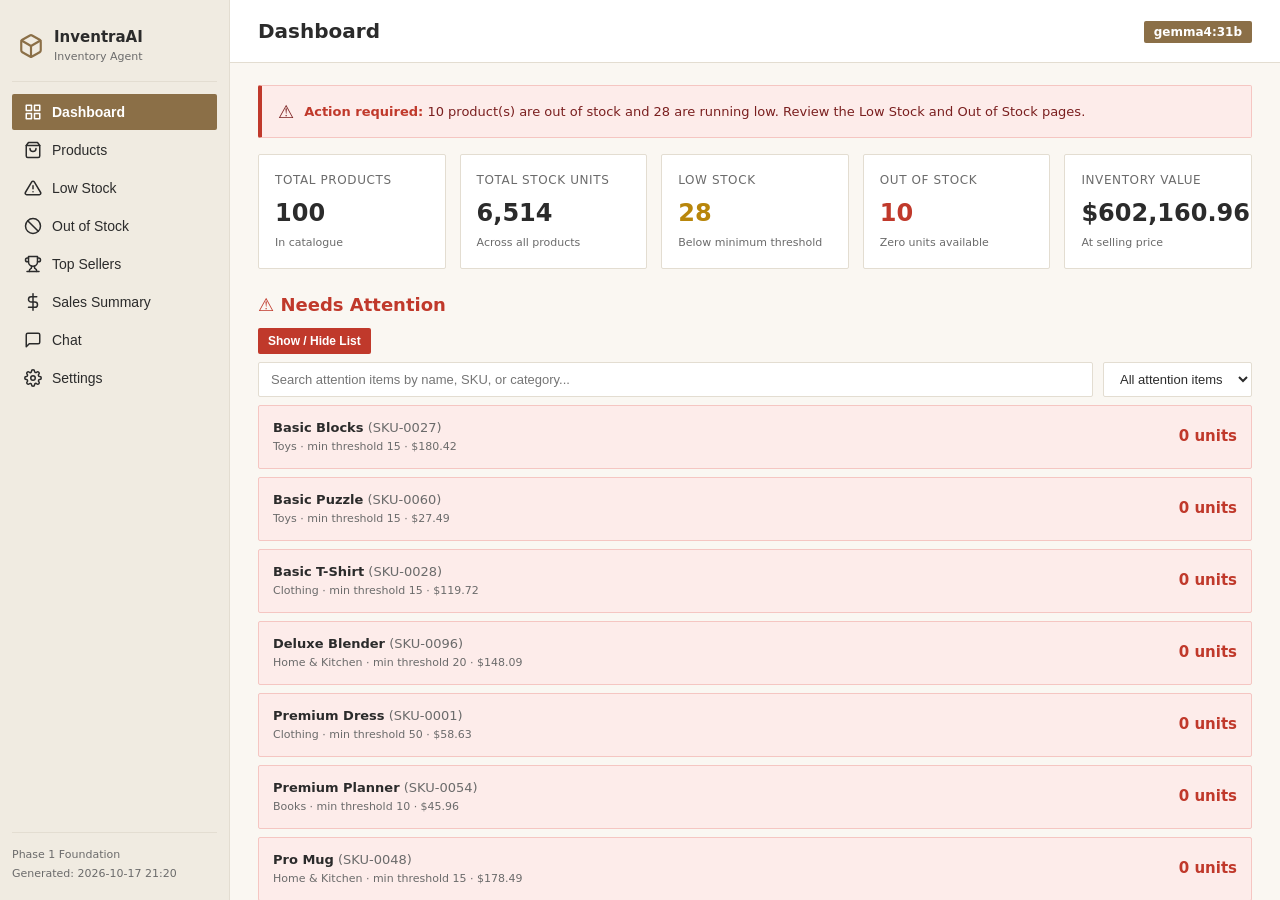
==== commit 578f12ba: "feat: chat history persistence, new/switch conversations, main-only scrolling" ====
--- a/frontend/index.html
+++ b/frontend/index.html
@@ -8,8 +8,7 @@
 </head>
 <body>
 <div class="layout">
-
-  <aside class="sidebar" id="sidebar">
+  <aside class="sidebar">
     <div class="brand">
       <svg class="brand-icon" viewBox="0 0 24 24" fill="none" stroke="currentColor" stroke-width="2" stroke-linecap="round" stroke-linejoin="round"><path d="M21 16V8a2 2 0 0 0-1-1.73l-7-4a2 2 0 0 0-2 0l-7 4A2 2 0 0 0 3 8v8a2 2 0 0 0 1 1.73l7 4a2 2 0 0 0 2 0l7-4A2 2 0 0 0 21 16z"/><polyline points="3.27 6.96 12 12.01 20.73 6.96"/><line x1="12" y1="22.08" x2="12" y2="12"/></svg>
       <div>
@@ -17,7 +16,6 @@
         <div class="brand-sub">Inventory Agent</div>
       </div>
     </div>
-
     <nav class="nav">
       <button class="nav-item active" data-view="overview">
         <svg viewBox="0 0 24 24" fill="none" stroke="currentColor" stroke-width="2" stroke-linecap="round" stroke-linejoin="round"><rect x="3" y="3" width="7" height="7"/><rect x="14" y="3" width="7" height="7"/><rect x="14" y="14" width="7" height="7"/><rect x="3" y="14" width="7" height="7"/></svg>
@@ -43,17 +41,17 @@
         <svg viewBox="0 0 24 24" fill="none" stroke="currentColor" stroke-width="2" stroke-linecap="round" stroke-linejoin="round"><line x1="12" y1="1" x2="12" y2="23"/><path d="M17 5H9.5a3.5 3.5 0 0 0 0 7h5a3.5 3.5 0 0 1 0 7H6"/></svg>
         <span>Sales Summary</span>
       </button>
-      <a class="nav-item" href="chat.html">
+      <button class="nav-item" data-view="chat">
         <svg viewBox="0 0 24 24" fill="none" stroke="currentColor" stroke-width="2" stroke-linecap="round" stroke-linejoin="round"><path d="M21 15a2 2 0 0 1-2 2H7l-4 4V5a2 2 0 0 1 2-2h14a2 2 0 0 1 2 2z"/></svg>
         <span>Chat</span>
-      </a>
+      </button>
       <button class="nav-item" data-view="settings">
         <svg viewBox="0 0 24 24" fill="none" stroke="currentColor" stroke-width="2" stroke-linecap="round" stroke-linejoin="round"><circle cx="12" cy="12" r="3"/><path d="M19.4 15a1.65 1.65 0 0 0 .33 1.82l.06.06a2 2 0 0 1 0 2.83 2 2 0 0 1-2.83 0l-.06-.06a1.65 1.65 0 0 0-1.82-.33 1.65 1.65 0 0 0-1 1.51V21a2 2 0 0 1-4 0v-.09A1.65 1.65 0 0 0 9 19.4a1.65 1.65 0 0 0-1.82.33l-.06.06a2 2 0 0 1-2.83 0 2 2 0 0 1 0-2.83l.06-.06a1.65 1.65 0 0 0 .33-1.82 1.65 1.65 0 0 0-1.51-1H3a2 2 0 0 1 0-4h.09A1.65 1.65 0 0 0 4.6 9a1.65 1.65 0 0 0-.33-1.82l-.06-.06a2 2 0 0 1 0-2.83 2 2 0 0 1 2.83 0l.06.06a1.65 1.65 0 0 0 1.82.33H9a1.65 1.65 0 0 0 1-1.51V3a2 2 0 0 1 4 0v.09a1.65 1.65 0 0 0 1 1.51 1.65 1.65 0 0 0 1.82-.33l.06-.06a2 2 0 0 1 2.83 0 2 2 0 0 1 0 2.83l-.06.06a1.65 1.65 0 0 0-.33 1.82V9a1.65 1.65 0 0 0 1.51 1H21a2 2 0 0 1 0 4h-.09a1.65 1.65 0 0 0-1.51 1z"/></svg>
         <span>Settings</span>
       </button>
     </nav>
-
     <div class="sidebar-footer">
+      <div class="sub">Phase 1 Foundation</div>
       <div class="sub" id="generated-at"></div>
     </div>
   </aside>
@@ -61,13 +59,16 @@
   <main class="main">
     <header class="topbar">
       <h1 id="view-title">Dashboard</h1>
-      <span class="badge" id="model-badge"></span>
+      <div class="topbar-right">
+        <span class="badge" id="model-badge">gemma4:31b</span>
+      </div>
     </header>
     <div class="content" id="content"></div>
   </main>
+</div>
 
-</div>
 <script src="js/data.js"></script>
 <script src="js/app.js"></script>
+<script src="js/chat.js"></script>
 </body>
 </html>
--- a/frontend/css/style.css
+++ b/frontend/css/style.css
@@ -1,450 +1,164 @@
-/* ============ InventraAI — Professional Dashboard Styles ============ */
 :root {
-  --bg: #faf9f6;
-  --sidebar-bg: #f3f0e9;
-  --card: #ffffff;
-  --card-alt: #f7f4ee;
-  --text: #1f2937;
-  --text-muted: #6b7280;
-  --accent: #9c7c54;
-  --accent-hover: #85673f;
-  --green: #2e7d32;
-  --amber: #b45309;
-  --red: #b91c1c;
-  --border: #e5e0d5;
-  --border-strong: #d6cfc0;
-  --radius: 4px;
-  --shadow: 0 1px 3px rgba(31, 41, 55, 0.06);
-  --font: "Segoe UI", -apple-system, BlinkMacSystemFont, Roboto, sans-serif;
+  --bg: #faf7f2; --sidebar: #f0ebe1; --card: #ffffff; --card2: #f5f1e8;
+  --text: #2b2b2b; --muted: #6b6b6b; --accent: #8b6f47;
+  --green: #3a7d44; --yellow: #b8860b; --red: #c0392b; --border: #e3ddd1;
+  --hover: #f5f1e8;
+}
+* { box-sizing: border-box; }
+body { margin: 0; font-family: 'Segoe UI', system-ui, -apple-system, sans-serif; background: var(--bg); color: var(--text); line-height: 1.5; }
+.layout { display: flex; min-height: 100vh; }
+.sidebar {
+  width: 230px; flex-shrink: 0; background: var(--sidebar);
+  border-right: 1px solid var(--border); display: flex; flex-direction: column;
+  padding: 18px 12px; position: sticky; top: 0; height: 100vh; overflow-y: auto;
+}
+.brand { display: flex; align-items: center; gap: 10px; padding: 8px 6px 16px; border-bottom: 1px solid var(--border); margin-bottom: 12px; }
+.brand-icon { width: 26px; height: 26px; color: var(--accent); flex-shrink: 0; }
+.brand-name { font-weight: 700; font-size: 15px; color: var(--text); }
+.brand-sub { color: var(--muted); font-size: 11px; }
+.nav { display: flex; flex-direction: column; gap: 2px; flex: 1; }
+.nav-item {
+  background: transparent; border: none; color: var(--text); text-align: left;
+  padding: 9px 12px; border-radius: 2px; cursor: pointer; font-size: 14px;
+  display: flex; align-items: center; gap: 10px;
+}
+.nav-item svg { width: 18px; height: 18px; flex-shrink: 0; }
+.nav-item:hover { background: var(--card); }
+.nav-item.active { background: var(--accent); color: #ffffff; font-weight: 600; }
+.nav-item.active svg { stroke: #ffffff; }
+.nav-item { position: relative; overflow: hidden; }
+.nav-item.active::after {
+  content: '';
+  position: absolute; top: 0; left: -120%;
+  width: 60%; height: 100%;
+  background: linear-gradient(90deg, transparent, rgba(255,255,255,0.55), transparent);
+  transform: skewX(-20deg);
+  animation: shine-sweep 4s ease-in-out infinite;
+  animation-delay: 2s;
+  pointer-events: none;
+}
+@keyframes shine-sweep {
+  0% { left: -120%; }
+  25% { left: 120%; }
+  100% { left: 120%; }
+}
+.sidebar-footer { padding-top: 12px; border-top: 1px solid var(--border); color: var(--muted); font-size: 11px; }
+.sidebar-footer .sub { margin-top: 2px; }
+
+.main { flex: 1; display: flex; flex-direction: column; min-width: 0; }
+.topbar { padding: 16px 28px; border-bottom: 1px solid var(--border); display: flex; align-items: center; justify-content: space-between; background: var(--card); }
+.topbar h1 { margin: 0; font-size: 20px; font-weight: 600; }
+.badge { background: var(--accent); color: #ffffff; padding: 4px 10px; border-radius: 2px; font-size: 12px; font-weight: 600; }
+.content { padding: 22px 28px; flex: 1; }
+.content h1 { font-size: 18px; font-weight: 700; margin: 0 0 10px; }
+
+.cards { display: grid; grid-template-columns: repeat(auto-fit, minmax(180px, 1fr)); gap: 14px; margin-bottom: 22px; }
+.card { background: var(--card); border: 1px solid var(--border); border-radius: 2px; padding: 16px; }
+.card .label { color: var(--muted); font-size: 12px; text-transform: uppercase; letter-spacing: .6px; }
+.card .value { font-size: 24px; font-weight: 700; margin-top: 6px; }
+.card .hint { color: var(--muted); font-size: 11px; margin-top: 4px; }
+.section { margin-bottom: 28px; }
+.section h2 { font-size: 16px; margin: 0 0 10px; font-weight: 600; }
+.toolbar { display: flex; gap: 10px; flex-wrap: wrap; margin-bottom: 10px; }
+.toolbar input, .toolbar select { background: var(--card); border: 1px solid var(--border); color: var(--text); padding: 8px 12px; border-radius: 2px; font-size: 13px; }
+.toolbar input { flex: 1; min-width: 200px; }
+table { width: 100%; border-collapse: collapse; background: var(--card); border-radius: 2px; overflow: hidden; border: 1px solid var(--border); }
+th, td { padding: 9px 11px; text-align: left; border-bottom: 1px solid var(--border); font-size: 13px; }
+th { background: var(--card2); color: var(--muted); font-weight: 600; cursor: pointer; user-select: none; }
+th:hover { color: var(--text); }
+tr:hover { background: var(--hover); }
+.status { display: inline-block; padding: 2px 8px; border-radius: 2px; font-size: 11px; font-weight: 600; }
+.status.ok { background: rgba(58,125,68,.15); color: var(--green); }
+.status.low { background: rgba(184,134,11,.15); color: var(--yellow); }
+.status.out { background: rgba(166,61,61,.15); color: var(--red); }
+.alert-list { display: grid; gap: 8px; }
+.alert-item { background: #fdecea; border-left: 4px solid var(--red); padding: 12px 14px; border-radius: 2px; font-size: 13px; border: 1px solid #f5c6c2; display: flex; align-items: center; justify-content: space-between; gap: 12px; }
+.alert-item.low { background: #fdf6e3; border-left-color: var(--yellow); border-color: #f0e3b8; }
+.alert-item .info { flex: 1; }
+.alert-item .meta { color: var(--muted); font-size: 11px; margin-top: 2px; }
+.alert-item .qty { font-weight: 700; font-size: 15px; white-space: nowrap; }
+.alert-item .qty.low { color: var(--yellow); }
+.alert-item .qty.out { color: var(--red); }
+.attention-banner { background: #fdecea; border: 1px solid #f5c6c2; border-left: 4px solid var(--red); padding: 12px 16px; border-radius: 2px; margin-bottom: 16px; display: flex; align-items: center; gap: 10px; font-size: 13px; color: #7a1f1f; }
+.attention-banner.warn { background: #fdf6e3; border-color: #f0e3b8; border-left-color: var(--yellow); color: #6b5a14; }
+.attention-banner strong { color: var(--red); }
+.attention-banner.warn strong { color: var(--yellow); }
+.attention-banner .icon { font-size: 18px; }
+.attention-banner strong { color: var(--red); }
+.attention-banner.warn strong { color: var(--yellow); }
+.top-list { display: grid; grid-template-columns: repeat(auto-fit, minmax(200px, 1fr)); gap: 10px; }
+.top-item { background: var(--card); border: 1px solid var(--border); border-radius: 2px; padding: 10px 12px; }
+.top-item .name { font-weight: 600; font-size: 13px; }
+.top-item .meta { color: var(--muted); font-size: 11px; margin-top: 3px; }
+.num { text-align: right; }
+.empty { color: var(--muted); font-style: italic; padding: 10px; font-size: 13px; }
+.collapsible-body.collapsed { display: none; }
+.collapsible .chev { font-size: 14px; }
+.kv { display: grid; grid-template-columns: 1fr 1fr; gap: 8px; max-width: 520px; }
+.kv div { background: var(--card); padding: 10px 12px; border-radius: 2px; border: 1px solid var(--border); }
+.kv .k { color: var(--muted); font-size: 11px; text-transform: uppercase; letter-spacing: .5px; }
+.kv .v { font-weight: 600; font-size: 13px; margin-top: 2px; word-break: break-all; }
+footer { text-align: center; color: var(--muted); font-size: 11px; padding: 18px; border-top: 1px solid var(--border); }
+
+@media (max-width: 768px) {
+  .sidebar { position: fixed; left: -250px; transition: left .2s; z-index: 10; }
+  .sidebar.open { left: 0; }
+  .main { width: 100%; }
 }
 
-* { box-sizing: border-box; margin: 0; padding: 0; }
-
-body {
-  font-family: var(--font);
-  background: var(--bg);
-  color: var(--text);
-  font-size: 14px;
-  line-height: 1.55;
-}
-
-/* ---------- Layout ---------- */
-.layout { display: flex; min-height: 100vh; }
-
-.sidebar {
-  width: 232px;
-  flex-shrink: 0;
-  background: var(--sidebar-bg);
-  border-right: 1px solid var(--border);
-  display: flex;
-  flex-direction: column;
-  padding: 16px 10px;
-  position: sticky;
-  top: 0;
-  height: 100vh;
-  overflow-y: auto;
-}
-
-.brand {
-  display: flex;
-  align-items: center;
-  gap: 10px;
-  padding: 6px 8px 14px;
-  border-bottom: 1px solid var(--border);
-  margin-bottom: 12px;
-}
-.brand-icon { width: 24px; height: 24px; color: var(--accent); flex-shrink: 0; }
-.brand-name { font-weight: 700; font-size: 15px; letter-spacing: -0.2px; }
-.brand-sub { color: var(--text-muted); font-size: 11px; }
-
-.nav { display: flex; flex-direction: column; gap: 2px; flex: 1; }
-
-.nav-item {
-  display: flex;
-  align-items: center;
-  gap: 10px;
-  width: 100%;
-  background: transparent;
-  border: none;
-  color: var(--text);
-  font-family: var(--font);
-  font-size: 13.5px;
-  text-align: left;
-  padding: 9px 10px;
-  border-radius: var(--radius);
-  cursor: pointer;
-  text-decoration: none;
-  transition: background 0.12s ease;
-  position: relative;
-  overflow: hidden;
-}
-.nav-item svg { width: 17px; height: 17px; flex-shrink: 0; stroke: var(--text-muted); transition: stroke 0.12s ease; }
-.nav-item:hover { background: rgba(156, 124, 84, 0.10); }
-.nav-item:hover svg { stroke: var(--text); }
-.nav-item.active { background: var(--accent); color: #fff; font-weight: 600; }
-.nav-item.active svg { stroke: #fff; }
-
-.sidebar-footer {
-  padding-top: 12px;
-  border-top: 1px solid var(--border);
-  color: var(--text-muted);
-  font-size: 11px;
-}
-.sidebar-footer .sub { margin-top: 2px; }
-
-/* ---------- Main ---------- */
-.main { flex: 1; display: flex; flex-direction: column; min-width: 0; }
-
-.topbar {
-  padding: 14px 28px;
-  background: var(--card);
-  border-bottom: 1px solid var(--border);
-  display: flex;
-  align-items: center;
-  justify-content: space-between;
-  min-height: 54px;
-}
-.topbar h1 { font-size: 18px; font-weight: 700; letter-spacing: -0.2px; }
-.badge {
-  background: var(--accent);
-  color: #fff;
-  font-size: 11px;
-  font-weight: 600;
-  padding: 3px 9px;
-  border-radius: var(--radius);
-  letter-spacing: 0.2px;
-}
-
-.content { padding: 22px 28px 40px; flex: 1; }
-
-/* ---------- Cards ---------- */
-.cards {
-  display: grid;
-  grid-template-columns: repeat(auto-fit, minmax(170px, 1fr));
-  gap: 14px;
-  margin-bottom: 24px;
-}
-.card {
-  background: var(--card);
-  border: 1px solid var(--border);
-  border-radius: var(--radius);
-  padding: 16px;
-  box-shadow: var(--shadow);
-}
-.card .label {
-  color: var(--text-muted);
-  font-size: 11px;
-  font-weight: 600;
-  text-transform: uppercase;
-  letter-spacing: 0.6px;
-}
-.card .value { font-size: 25px; font-weight: 700; margin-top: 6px; letter-spacing: -0.4px; }
-.card .hint { color: var(--text-muted); font-size: 11.5px; margin-top: 3px; }
-
-/* ---------- Sections ---------- */
-.section { margin-bottom: 30px; }
-.section h2 {
-  font-size: 15px;
-  font-weight: 700;
-  margin-bottom: 10px;
-  letter-spacing: -0.1px;
-}
-.section-heading-danger { color: var(--red); }
-
-/* ---------- Attention banner ---------- */
-.attention-banner {
-  display: flex;
-  align-items: flex-start;
-  gap: 10px;
-  background: #fdecea;
-  border: 1px solid #f2c4c0;
-  border-left: 4px solid var(--red);
-  border-radius: var(--radius);
-  padding: 11px 14px;
-  margin-bottom: 16px;
-  font-size: 13px;
-  color: #7f1d1d;
-}
-.attention-banner.warn { background: #fef7e0; border-color: #ecd9a8; border-left-color: var(--amber); color: #78350f; }
-.attention-banner strong { font-weight: 700; }
-.attention-banner .icon { font-size: 16px; line-height: 1.3; }
-
-/* ---------- Alerts ---------- */
-.alert-list { display: grid; gap: 7px; }
-.alert-item {
-  display: flex;
-  align-items: center;
-  justify-content: space-between;
-  gap: 14px;
-  background: #fdecea;
-  border: 1px solid #f2c4c0;
-  border-left: 4px solid var(--red);
-  border-radius: var(--radius);
-  padding: 10px 13px;
-  font-size: 13px;
-}
-.alert-item.low { background: #fef7e0; border-color: #ecd9a8; border-left-color: var(--amber); }
-.alert-item .info { flex: 1; min-width: 0; }
-.alert-item .meta { color: var(--text-muted); font-size: 11.5px; margin-top: 2px; }
-.alert-item .qty { font-weight: 700; font-size: 14px; white-space: nowrap; }
-.alert-item .qty.low { color: var(--amber); }
-.alert-item .qty.out { color: var(--red); }
-
-/* ---------- Toolbar / inputs ---------- */
-.toolbar { display: flex; gap: 10px; flex-wrap: wrap; margin-bottom: 12px; }
-.toolbar input,
-.toolbar select {
-  background: var(--card);
-  border: 1px solid var(--border-strong);
-  color: var(--text);
-  font-family: var(--font);
-  font-size: 13px;
-  padding: 8px 11px;
-  border-radius: var(--radius);
-  outline: none;
-}
-.toolbar input:focus,
-.toolbar select:focus { border-color: var(--accent); }
-.toolbar input { flex: 1; min-width: 200px; }
-button[type="button"].btn,
-.btn {
-  background: var(--accent);
-  color: #fff;
-  border: none;
-  font-family: var(--font);
-  font-size: 12.5px;
-  font-weight: 600;
-  padding: 8px 14px;
-  border-radius: var(--radius);
-  cursor: pointer;
-  transition: background 0.12s ease;
-}
-.btn:hover { background: var(--accent-hover); }
-.btn-ghost {
-  background: transparent;
-  color: var(--text);
-  border: 1px solid var(--border-strong);
-}
-.btn-ghost:hover { background: var(--card-alt); }
-
-/* ---------- Table ---------- */
-table {
-  width: 100%;
-  border-collapse: collapse;
-  background: var(--card);
-  border: 1px solid var(--border);
-  border-radius: var(--radius);
-  overflow: hidden;
-}
-th, td {
-  padding: 9px 12px;
-  text-align: left;
-  border-bottom: 1px solid var(--border);
-  font-size: 13px;
-}
-th {
-  background: var(--card-alt);
-  color: var(--text-muted);
-  font-weight: 600;
-  font-size: 11.5px;
-  text-transform: uppercase;
-  letter-spacing: 0.5px;
-  cursor: pointer;
-  user-select: none;
-}
-th:hover { color: var(--text); }
-tbody tr:hover { background: var(--card-alt); }
-.num { text-align: right; font-variant-numeric: tabular-nums; }
-
-.status {
-  display: inline-block;
-  padding: 2px 8px;
-  border-radius: var(--radius);
-  font-size: 11px;
-  font-weight: 600;
-}
-.status.ok { background: #e6f2e7; color: var(--green); }
-.status.low { background: #fdf1dc; color: var(--amber); }
-.status.out { background: #fdecea; color: var(--red); }
-
-/* ---------- Top sellers ---------- */
-.top-list {
-  display: grid;
-  grid-template-columns: repeat(auto-fill, minmax(210px, 1fr));
-  gap: 10px;
-}
-.top-item {
-  background: var(--card);
-  border: 1px solid var(--border);
-  border-radius: var(--radius);
-  padding: 11px 13px;
-  box-shadow: var(--shadow);
-}
-.top-item .name { font-weight: 600; font-size: 13px; }
-.top-item .meta { color: var(--text-muted); font-size: 11.5px; margin-top: 3px; }
-
-/* ---------- Key/value (settings) ---------- */
-.kv { display: grid; grid-template-columns: repeat(auto-fill, minmax(230px, 1fr)); gap: 10px; }
-.kv > div {
-  background: var(--card);
-  border: 1px solid var(--border);
-  border-radius: var(--radius);
-  padding: 11px 13px;
-}
-.kv .k { color: var(--text-muted); font-size: 11px; text-transform: uppercase; letter-spacing: 0.5px; }
-.kv .v { font-weight: 600; font-size: 13px; margin-top: 3px; word-break: break-all; }
-
-/* ---------- Misc ---------- */
-.empty { color: var(--text-muted); font-style: italic; padding: 12px; font-size: 13px; }
-.sub { color: var(--text-muted); font-size: 11px; }
-
 /* ============ Chat (ChatGPT-style) ============ */
-.chat-layout {
-  display: flex;
-  flex-direction: column;
-  height: calc(100vh - 55px);
-  max-width: 820px;
-  margin: 0 auto;
-  width: 100%;
-}
-.chat-scroll {
-  flex: 1;
-  overflow-y: auto;
-  padding: 24px 16px 12px;
-}
-.chat-thread {
-  display: flex;
-  flex-direction: column;
-  gap: 18px;
-  max-width: 720px;
-  margin: 0 auto;
-}
+.chat-layout { display: flex; flex-direction: column; height: calc(100vh - 55px); max-width: 860px; margin: 0 auto; width: 100%; }
+.chat-scroll { flex: 1; overflow-y: auto; padding: 24px 16px 12px; }
+.chat-thread { display: flex; flex-direction: column; gap: 16px; max-width: 720px; margin: 0 auto; }
 .chat-row { display: flex; gap: 12px; align-items: flex-start; }
 .chat-row.user { flex-direction: row-reverse; }
-.chat-avatar {
-  width: 30px;
-  height: 30px;
-  flex-shrink: 0;
-  border-radius: var(--radius);
-  display: flex;
-  align-items: center;
-  justify-content: center;
-  font-size: 13px;
-  font-weight: 700;
-  color: #fff;
-  background: var(--accent);
-}
-.chat-row.user .chat-avatar { background: #4b5563; }
-.chat-bubble {
-  background: var(--card);
-  border: 1px solid var(--border);
-  border-radius: var(--radius);
-  padding: 11px 14px;
-  font-size: 14px;
-  line-height: 1.6;
-  max-width: 78%;
-  box-shadow: var(--shadow);
-  white-space: pre-wrap;
-  word-break: break-word;
-}
-.chat-row.user .chat-bubble { background: var(--card-alt); }
-.chat-bubble .who {
-  display: block;
-  font-size: 11px;
-  font-weight: 700;
-  text-transform: uppercase;
-  letter-spacing: 0.5px;
-  color: var(--accent);
-  margin-bottom: 4px;
-}
-.chat-row.user .chat-bubble .who { color: var(--text-muted); }
-
-.chat-composer {
-  border-top: 1px solid var(--border);
-  background: var(--card);
-  padding: 14px 16px 18px;
-}
-.chat-composer-inner {
-  max-width: 720px;
-  margin: 0 auto;
-  display: flex;
-  gap: 10px;
-  align-items: flex-end;
-}
-.chat-composer textarea {
-  flex: 1;
-  resize: none;
-  font-family: var(--font);
-  font-size: 14px;
-  line-height: 1.5;
-  padding: 11px 13px;
-  border: 1px solid var(--border-strong);
-  border-radius: var(--radius);
-  background: var(--bg);
-  color: var(--text);
-  min-height: 44px;
-  max-height: 160px;
-  outline: none;
-}
+.chat-avatar { width: 30px; height: 30px; flex-shrink: 0; border-radius: 2px; display: flex; align-items: center; justify-content: center; font-size: 12px; font-weight: 700; color: #fff; background: var(--accent); }
+.chat-row.user .chat-avatar { background: #6b6b6b; }
+.chat-bubble { background: var(--card); border: 1px solid var(--border); border-radius: 2px; padding: 11px 14px; font-size: 14px; line-height: 1.6; max-width: 78%; white-space: pre-wrap; word-break: break-word; }
+.chat-row.user .chat-bubble { background: var(--card2); }
+.chat-bubble .who { display: block; font-size: 11px; font-weight: 700; text-transform: uppercase; letter-spacing: .5px; color: var(--accent); margin-bottom: 4px; }
+.chat-row.user .chat-bubble .who { color: var(--muted); }
+.chat-composer { border-top: 1px solid var(--border); background: var(--card); padding: 14px 16px 18px; }
+.chat-composer-inner { max-width: 720px; margin: 0 auto; display: flex; gap: 10px; align-items: flex-end; }
+.chat-composer textarea { flex: 1; resize: none; font-family: inherit; font-size: 14px; line-height: 1.5; padding: 11px 13px; border: 1px solid var(--border); border-radius: 2px; background: var(--bg); color: var(--text); min-height: 44px; max-height: 160px; outline: none; }
 .chat-composer textarea:focus { border-color: var(--accent); }
-.chat-send {
-  background: var(--accent);
-  color: #fff;
-  border: none;
-  border-radius: var(--radius);
-  width: 44px;
-  height: 44px;
-  cursor: pointer;
-  display: flex;
-  align-items: center;
-  justify-content: center;
-  flex-shrink: 0;
-  transition: background 0.12s ease;
-}
-.chat-send:hover { background: var(--accent-hover); }
+.chat-send { background: var(--accent); color: #fff; border: none; border-radius: 2px; width: 44px; height: 44px; cursor: pointer; display: flex; align-items: center; justify-content: center; flex-shrink: 0; }
 .chat-send svg { width: 18px; height: 18px; stroke: #fff; }
-.chat-hints {
-  max-width: 720px;
-  margin: 10px auto 0;
-  display: flex;
-  flex-wrap: wrap;
-  gap: 8px;
-}
-.chat-hint {
-  background: var(--card-alt);
-  border: 1px solid var(--border);
-  color: var(--text-muted);
-  font-family: var(--font);
-  font-size: 12px;
-  padding: 5px 11px;
-  border-radius: var(--radius);
-  cursor: pointer;
-  transition: all 0.12s ease;
-}
+.chat-hints { max-width: 720px; margin: 10px auto 0; display: flex; flex-wrap: wrap; gap: 8px; }
+.chat-hint { background: var(--card2); border: 1px solid var(--border); color: var(--muted); font-family: inherit; font-size: 12px; padding: 5px 11px; border-radius: 2px; cursor: pointer; }
 .chat-hint:hover { border-color: var(--accent); color: var(--text); }
-.chat-empty {
-  text-align: center;
-  color: var(--text-muted);
-  padding: 60px 20px;
-}
+.chat-empty { text-align: center; color: var(--muted); padding: 60px 20px; }
 .chat-empty h2 { font-size: 20px; color: var(--text); margin-bottom: 8px; font-weight: 700; }
 .chat-typing { display: inline-flex; gap: 4px; padding: 4px 0; }
-.chat-typing span {
-  width: 6px; height: 6px; border-radius: 50%;
-  background: var(--text-muted);
-  animation: chatBlink 1.2s infinite ease-in-out;
+.chat-typing span { width: 6px; height: 6px; border-radius: 50%; background: var(--muted); animation: chatBlink 1.2s infinite ease-in-out; }
+.chat-typing span:nth-child(2) { animation-delay: .15s; }
+.chat-typing span:nth-child(3) { animation-delay: .3s; }
+@keyframes chatBlink { 0%, 80%, 100% { opacity: .25; } 40% { opacity: 1; } }
+
+
+/* ============ App shell: only main content scrolls ============ */
+html, body { height: 100%; overflow: hidden; }
+.layout { height: 100vh; }
+.main { height: 100vh; }
+.content { overflow-y: auto; min-height: 0; }
+#content.chat-mode { padding: 0; overflow: hidden; display: flex; }
+.chat-layout { flex: 1; min-height: 0; height: auto; }
+
+/* ============ Chat history bar ============ */
+.chat-historybar {
+  display: flex; gap: 8px; align-items: center;
+  padding: 10px 16px; border-bottom: 1px solid var(--border);
+  background: var(--card); max-width: 860px; margin: 0 auto; width: 100%;
 }
-.chat-typing span:nth-child(2) { animation-delay: 0.15s; }
-.chat-typing span:nth-child(3) { animation-delay: 0.3s; }
-@keyframes chatBlink {
-  0%, 80%, 100% { opacity: 0.25; }
-  40% { opacity: 1; }
+.chat-historybar select {
+  flex: 1; font-family: inherit; font-size: 12.5px; color: var(--text);
+  background: var(--card2); border: 1px solid var(--border);
+  padding: 7px 10px; border-radius: 2px; outline: none;
 }
-
-/* ---------- Responsive ---------- */
-@media (max-width: 860px) {
-  .sidebar { position: fixed; left: -250px; z-index: 20; transition: left 0.2s ease; }
-  .sidebar.open { left: 0; box-shadow: 0 0 24px rgba(0,0,0,0.15); }
-  .content { padding: 18px 16px 32px; }
-  .topbar { padding: 12px 16px; }
-}+.chat-historybar select:focus { border-color: var(--accent); }
+.btn-newchat {
+  background: var(--accent); color: #fff; border: none; font-family: inherit;
+  font-size: 12.5px; font-weight: 600; padding: 7px 12px;
+  border-radius: 2px; cursor: pointer; white-space: nowrap;
+}
+.btn-newchat:hover { filter: brightness(0.95); }
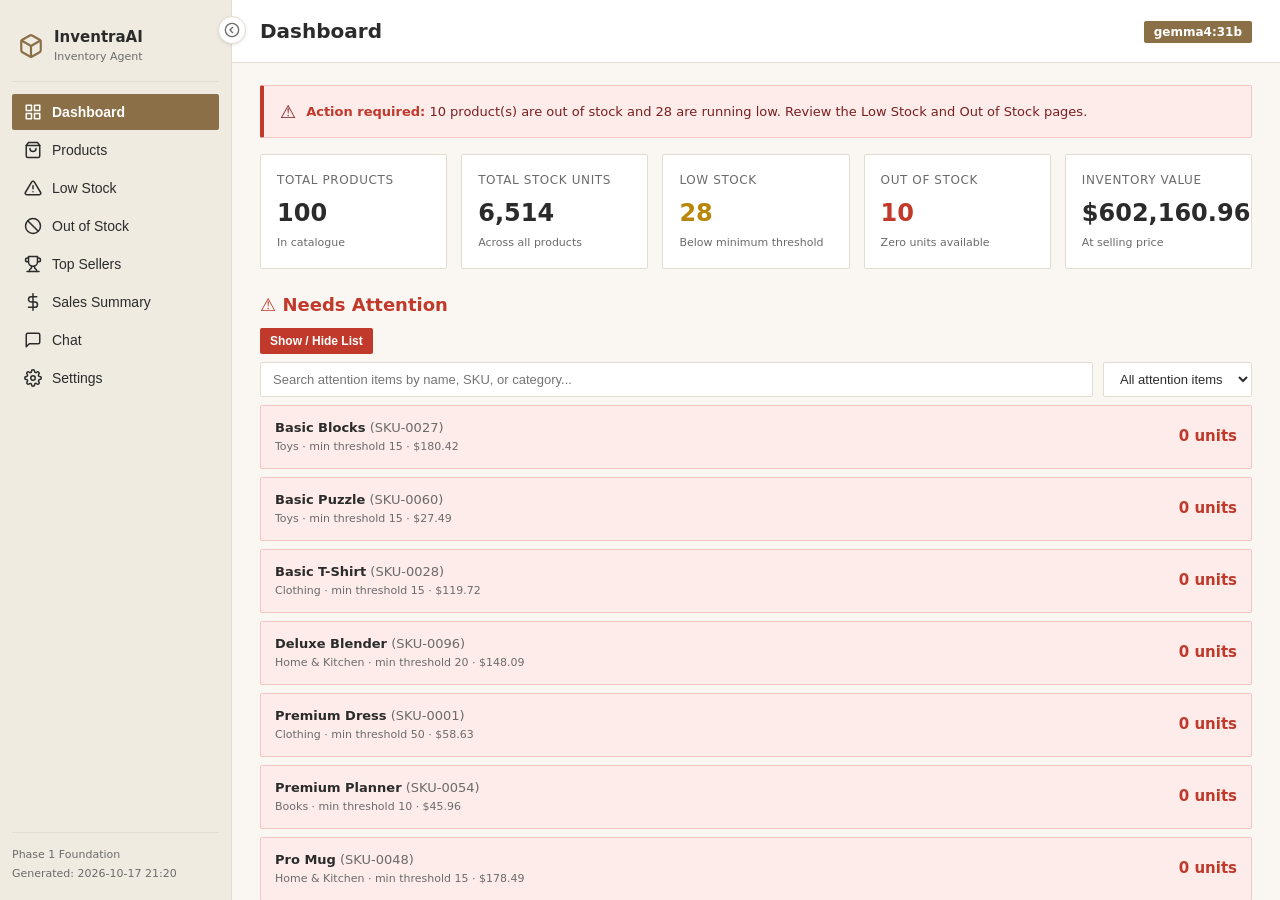
==== commit 357a21a4: "feat: collapsible sidebar with circular arrow toggle, state persisted" ====
--- a/frontend/index.html
+++ b/frontend/index.html
@@ -8,7 +8,10 @@
 </head>
 <body>
 <div class="layout">
-  <aside class="sidebar">
+  <aside class="sidebar" id="sidebar">
+    <button class="sidebar-toggle" id="sidebar-toggle" title="Collapse sidebar" onclick="toggleSidebar()">
+      <svg viewBox="0 0 24 24" fill="none" stroke="currentColor" stroke-width="2" stroke-linecap="round" stroke-linejoin="round"><circle cx="12" cy="12" r="10"/><polyline class="chev" points="13 8 9 12 13 16"/></svg>
+    </button>
     <div class="brand">
       <svg class="brand-icon" viewBox="0 0 24 24" fill="none" stroke="currentColor" stroke-width="2" stroke-linecap="round" stroke-linejoin="round"><path d="M21 16V8a2 2 0 0 0-1-1.73l-7-4a2 2 0 0 0-2 0l-7 4A2 2 0 0 0 3 8v8a2 2 0 0 0 1 1.73l7 4a2 2 0 0 0 2 0l7-4A2 2 0 0 0 21 16z"/><polyline points="3.27 6.96 12 12.01 20.73 6.96"/><line x1="12" y1="22.08" x2="12" y2="12"/></svg>
       <div>
--- a/frontend/css/style.css
+++ b/frontend/css/style.css
@@ -107,8 +107,8 @@
 }
 
 /* ============ Chat (ChatGPT-style) ============ */
-.chat-layout { display: flex; flex-direction: column; height: calc(100vh - 55px); max-width: 860px; margin: 0 auto; width: 100%; }
-.chat-scroll { flex: 1; overflow-y: auto; padding: 24px 16px 12px; }
+.chat-layout { display: flex; flex-direction: column; height: 100%; max-width: 860px; margin: 0 auto; width: 100%; }
+.chat-scroll { flex: 1; overflow-y: auto; padding: 24px 16px 12px; min-height: 0; }
 .chat-thread { display: flex; flex-direction: column; gap: 16px; max-width: 720px; margin: 0 auto; }
 .chat-row { display: flex; gap: 12px; align-items: flex-start; }
 .chat-row.user { flex-direction: row-reverse; }
@@ -134,7 +134,11 @@
 .chat-typing span:nth-child(2) { animation-delay: .15s; }
 .chat-typing span:nth-child(3) { animation-delay: .3s; }
 @keyframes chatBlink { 0%, 80%, 100% { opacity: .25; } 40% { opacity: 1; } }
-
+.chat-historybar { display: flex; gap: 8px; align-items: center; padding: 10px 16px; border-bottom: 1px solid var(--border); background: var(--card); max-width: 860px; margin: 0 auto; width: 100%; }
+.chat-historybar select { flex: 1; font-family: inherit; font-size: 12.5px; color: var(--text); background: var(--card2); border: 1px solid var(--border); padding: 7px 10px; border-radius: 2px; outline: none; }
+.chat-historybar select:focus { border-color: var(--accent); }
+.btn-newchat { background: var(--accent); color: #fff; border: none; font-family: inherit; font-size: 12.5px; font-weight: 600; padding: 7px 12px; border-radius: 2px; cursor: pointer; white-space: nowrap; }
+.btn-newchat:hover { filter: brightness(0.95); }
 
 /* ============ App shell: only main content scrolls ============ */
 html, body { height: 100%; overflow: hidden; }
@@ -142,23 +146,34 @@
 .main { height: 100vh; }
 .content { overflow-y: auto; min-height: 0; }
 #content.chat-mode { padding: 0; overflow: hidden; display: flex; }
+
 .chat-layout { flex: 1; min-height: 0; height: auto; }
 
-/* ============ Chat history bar ============ */
-.chat-historybar {
-  display: flex; gap: 8px; align-items: center;
-  padding: 10px 16px; border-bottom: 1px solid var(--border);
-  background: var(--card); max-width: 860px; margin: 0 auto; width: 100%;
+
+/* ============ Collapsible sidebar ============ */
+.sidebar { width: 232px; transition: width .2s ease; }
+.sidebar-toggle {
+  position: fixed; top: 16px; left: calc(232px - 14px);
+  width: 28px; height: 28px; border-radius: 50%;
+  background: var(--card); border: 1px solid var(--border);
+  cursor: pointer; display: flex; align-items: center; justify-content: center;
+  padding: 0; z-index: 30; box-shadow: 0 1px 3px rgba(31,41,55,.12);
+  transition: left .2s ease;
 }
-.chat-historybar select {
-  flex: 1; font-family: inherit; font-size: 12.5px; color: var(--text);
-  background: var(--card2); border: 1px solid var(--border);
-  padding: 7px 10px; border-radius: 2px; outline: none;
+.sidebar-toggle svg { width: 16px; height: 16px; stroke: var(--muted); }
+.sidebar-toggle .chev { transition: transform .2s ease; }
+.sidebar-toggle:hover { border-color: var(--accent); }
+.sidebar-toggle:hover svg { stroke: var(--accent); }
+
+.sidebar.collapsed { width: 64px; }
+.sidebar.collapsed .sidebar-toggle { left: calc(64px - 14px); }
+.sidebar.collapsed .sidebar-toggle .chev { transform: rotate(180deg); }
+.sidebar.collapsed .brand { justify-content: center; padding-left: 0; padding-right: 0; }
+.sidebar.collapsed .brand > div:not(.brand-icon) { display: none; }
+.sidebar.collapsed .nav-item { justify-content: center; padding-left: 0; padding-right: 0; }
+.sidebar.collapsed .nav-item span { display: none; }
+.sidebar.collapsed .sidebar-footer { display: none; }
+
+@media (max-width: 860px) {
+  .sidebar-toggle { left: 12px; }
 }
-.chat-historybar select:focus { border-color: var(--accent); }
-.btn-newchat {
-  background: var(--accent); color: #fff; border: none; font-family: inherit;
-  font-size: 12.5px; font-weight: 600; padding: 7px 12px;
-  border-radius: 2px; cursor: pointer; white-space: nowrap;
-}
-.btn-newchat:hover { filter: brightness(0.95); }
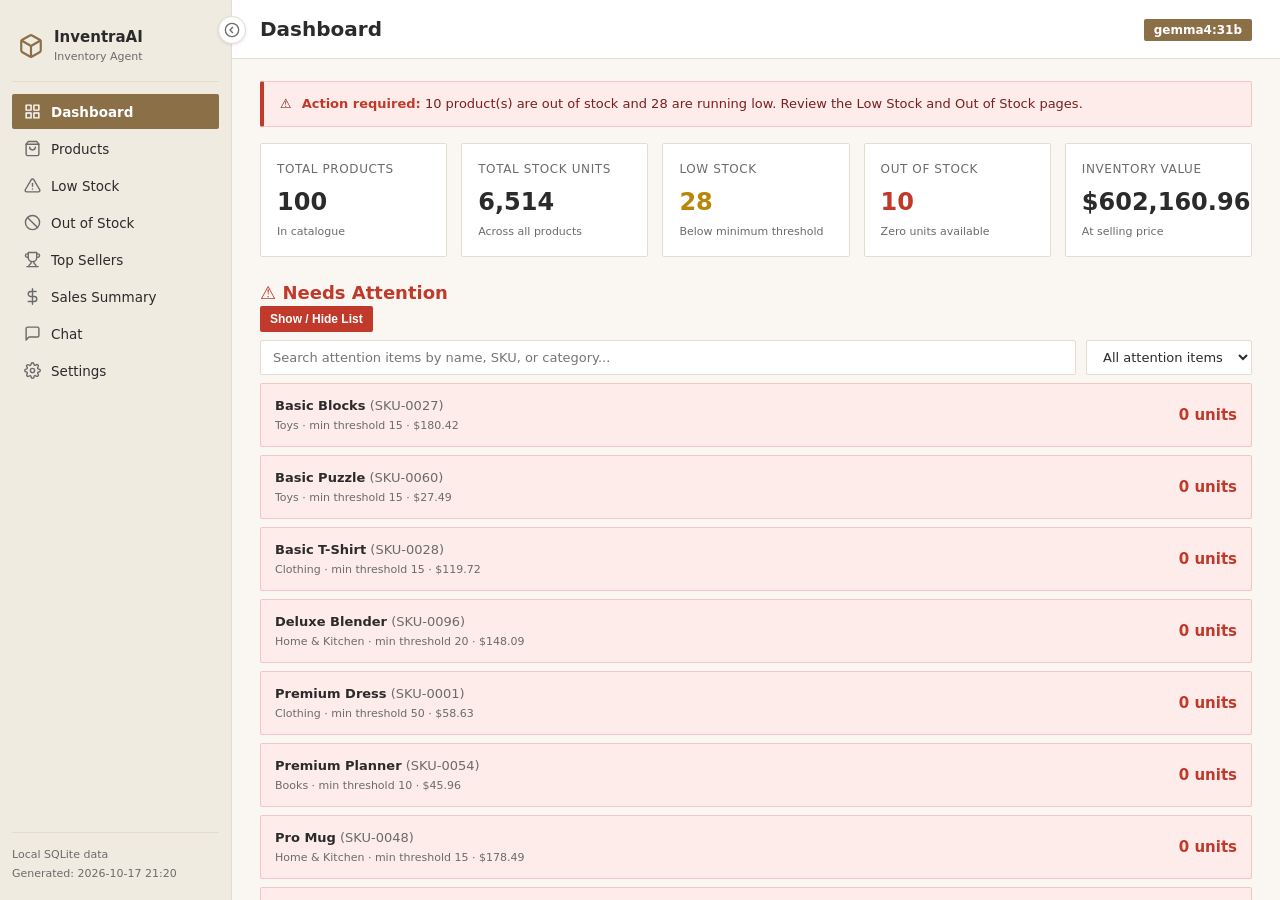
==== commit 0598e035: "fix: collapsed sidebar no longer overflows horizontally (brand-text class), remove phase label from " ====
--- a/frontend/index.html
+++ b/frontend/index.html
@@ -14,7 +14,7 @@
     </button>
     <div class="brand">
       <svg class="brand-icon" viewBox="0 0 24 24" fill="none" stroke="currentColor" stroke-width="2" stroke-linecap="round" stroke-linejoin="round"><path d="M21 16V8a2 2 0 0 0-1-1.73l-7-4a2 2 0 0 0-2 0l-7 4A2 2 0 0 0 3 8v8a2 2 0 0 0 1 1.73l7 4a2 2 0 0 0 2 0l7-4A2 2 0 0 0 21 16z"/><polyline points="3.27 6.96 12 12.01 20.73 6.96"/><line x1="12" y1="22.08" x2="12" y2="12"/></svg>
-      <div>
+      <div class="brand-text">
         <div class="brand-name">InventraAI</div>
         <div class="brand-sub">Inventory Agent</div>
       </div>
@@ -54,7 +54,7 @@
       </button>
     </nav>
     <div class="sidebar-footer">
-      <div class="sub">Phase 1 Foundation</div>
+      <div class="sub">Local SQLite data</div>
       <div class="sub" id="generated-at"></div>
     </div>
   </aside>
--- a/frontend/css/style.css
+++ b/frontend/css/style.css
@@ -1,179 +1,457 @@
+/* ============================================================
+   InventraAI — Dashboard & Chat styles (single source of truth)
+   Theme: professional white/beige, sharp corners, brown accent
+   ============================================================ */
 :root {
-  --bg: #faf7f2; --sidebar: #f0ebe1; --card: #ffffff; --card2: #f5f1e8;
-  --text: #2b2b2b; --muted: #6b6b6b; --accent: #8b6f47;
-  --green: #3a7d44; --yellow: #b8860b; --red: #c0392b; --border: #e3ddd1;
+  --bg: #faf7f2;
+  --sidebar-bg: #f0ebe1;
+  --card: #ffffff;
+  --card2: #f5f1e8;
+  --text: #2b2b2b;
+  --muted: #6b6b6b;
+  --accent: #8b6f47;
+  --green: #3a7d44;
+  --yellow: #b8860b;
+  --red: #c0392b;
+  --border: #e3ddd1;
   --hover: #f5f1e8;
 }
-* { box-sizing: border-box; }
-body { margin: 0; font-family: 'Segoe UI', system-ui, -apple-system, sans-serif; background: var(--bg); color: var(--text); line-height: 1.5; }
-.layout { display: flex; min-height: 100vh; }
+
+* { box-sizing: border-box; margin: 0; padding: 0; }
+
+html, body { height: 100%; overflow: hidden; }
+
+body {
+  font-family: 'Segoe UI', system-ui, -apple-system, sans-serif;
+  background: var(--bg);
+  color: var(--text);
+  line-height: 1.5;
+  font-size: 14px;
+}
+
+/* ================= App shell ================= */
+.layout { display: flex; height: 100vh; }
+
+/* ---------- Sidebar ---------- */
 .sidebar {
-  width: 230px; flex-shrink: 0; background: var(--sidebar);
-  border-right: 1px solid var(--border); display: flex; flex-direction: column;
-  padding: 18px 12px; position: sticky; top: 0; height: 100vh; overflow-y: auto;
-}
-.brand { display: flex; align-items: center; gap: 10px; padding: 8px 6px 16px; border-bottom: 1px solid var(--border); margin-bottom: 12px; }
+  width: 232px;
+  flex-shrink: 0;
+  background: var(--sidebar-bg);
+  border-right: 1px solid var(--border);
+  display: flex;
+  flex-direction: column;
+  padding: 18px 12px;
+  position: relative;
+  height: 100vh;
+  overflow-y: auto;
+  overflow-x: hidden;
+  transition: width 0.2s ease;
+}
+.sidebar.collapsed { width: 64px; }
+.sidebar.collapsed .sidebar-toggle { left: calc(64px - 14px); }
+.sidebar.collapsed .sidebar-toggle .chev { transform: rotate(180deg); }
+.sidebar.collapsed .brand { justify-content: center; }
+.sidebar.collapsed .brand-text { display: none; }
+.sidebar.collapsed .nav-item { justify-content: center; padding-left: 0; padding-right: 0; }
+.sidebar.collapsed .nav-item span { display: none; }
+.sidebar.collapsed .sidebar-footer { display: none; }
+
+.sidebar-toggle {
+  position: fixed;
+  top: 16px;
+  left: calc(232px - 14px);
+  width: 28px;
+  height: 28px;
+  border-radius: 50%;
+  background: var(--card);
+  border: 1px solid var(--border);
+  cursor: pointer;
+  display: flex;
+  align-items: center;
+  justify-content: center;
+  padding: 0;
+  z-index: 30;
+  box-shadow: 0 1px 3px rgba(31, 41, 55, 0.12);
+  transition: left 0.2s ease;
+}
+.sidebar-toggle svg { width: 16px; height: 16px; stroke: var(--muted); }
+.sidebar-toggle .chev { transition: transform 0.2s ease; }
+.sidebar-toggle:hover { border-color: var(--accent); }
+.sidebar-toggle:hover svg { stroke: var(--accent); }
+
+.brand {
+  display: flex;
+  align-items: center;
+  gap: 10px;
+  padding: 8px 6px 16px;
+  border-bottom: 1px solid var(--border);
+  margin-bottom: 12px;
+}
 .brand-icon { width: 26px; height: 26px; color: var(--accent); flex-shrink: 0; }
-.brand-name { font-weight: 700; font-size: 15px; color: var(--text); }
+.brand-name { font-weight: 700; font-size: 15px; }
 .brand-sub { color: var(--muted); font-size: 11px; }
+
 .nav { display: flex; flex-direction: column; gap: 2px; flex: 1; }
 .nav-item {
-  background: transparent; border: none; color: var(--text); text-align: left;
-  padding: 9px 12px; border-radius: 2px; cursor: pointer; font-size: 14px;
-  display: flex; align-items: center; gap: 10px;
-}
-.nav-item svg { width: 18px; height: 18px; flex-shrink: 0; }
+  display: flex;
+  align-items: center;
+  gap: 10px;
+  width: 100%;
+  background: transparent;
+  border: none;
+  color: var(--text);
+  font-family: inherit;
+  font-size: 13.5px;
+  text-align: left;
+  padding: 9px 12px;
+  border-radius: 2px;
+  cursor: pointer;
+  text-decoration: none;
+  position: relative;
+  overflow: hidden;
+}
+.nav-item svg { width: 17px; height: 17px; flex-shrink: 0; stroke: var(--muted); }
 .nav-item:hover { background: var(--card); }
-.nav-item.active { background: var(--accent); color: #ffffff; font-weight: 600; }
-.nav-item.active svg { stroke: #ffffff; }
-.nav-item { position: relative; overflow: hidden; }
+.nav-item.active { background: var(--accent); color: #fff; font-weight: 600; }
+.nav-item.active svg { stroke: #fff; }
+
+/* One-time shine sweep on the active item, 2s after it becomes active */
 .nav-item.active::after {
   content: '';
-  position: absolute; top: 0; left: -120%;
-  width: 60%; height: 100%;
-  background: linear-gradient(90deg, transparent, rgba(255,255,255,0.55), transparent);
-  transform: skewX(-20deg);
-  animation: shine-sweep 4s ease-in-out infinite;
-  animation-delay: 2s;
+  position: absolute;
+  top: 0;
+  left: -70%;
+  width: 45%;
+  height: 100%;
+  background: linear-gradient(100deg, transparent, rgba(255, 255, 255, 0.4), transparent);
+  transform: skewX(-18deg);
+  animation: shineSweep 1.1s ease 2s forwards;
   pointer-events: none;
 }
-@keyframes shine-sweep {
-  0% { left: -120%; }
-  25% { left: 120%; }
-  100% { left: 120%; }
-}
-.sidebar-footer { padding-top: 12px; border-top: 1px solid var(--border); color: var(--muted); font-size: 11px; }
+@keyframes shineSweep {
+  from { left: -70%; }
+  to { left: 130%; }
+}
+
+.sidebar-footer {
+  padding-top: 12px;
+  border-top: 1px solid var(--border);
+  color: var(--muted);
+  font-size: 11px;
+}
 .sidebar-footer .sub { margin-top: 2px; }
 
-.main { flex: 1; display: flex; flex-direction: column; min-width: 0; }
-.topbar { padding: 16px 28px; border-bottom: 1px solid var(--border); display: flex; align-items: center; justify-content: space-between; background: var(--card); }
+/* ---------- Main ---------- */
+.main { flex: 1; display: flex; flex-direction: column; min-width: 0; height: 100vh; }
+
+.topbar {
+  padding: 14px 28px;
+  border-bottom: 1px solid var(--border);
+  display: flex;
+  align-items: center;
+  justify-content: space-between;
+  background: var(--card);
+  min-height: 54px;
+}
 .topbar h1 { margin: 0; font-size: 20px; font-weight: 600; }
-.badge { background: var(--accent); color: #ffffff; padding: 4px 10px; border-radius: 2px; font-size: 12px; font-weight: 600; }
-.content { padding: 22px 28px; flex: 1; }
-.content h1 { font-size: 18px; font-weight: 700; margin: 0 0 10px; }
-
+.badge {
+  background: var(--accent);
+  color: #fff;
+  padding: 4px 10px;
+  border-radius: 2px;
+  font-size: 12px;
+  font-weight: 600;
+}
+
+.content { padding: 22px 28px; flex: 1; overflow-y: auto; min-height: 0; }
+#content.chat-mode { padding: 0; overflow: hidden; display: flex; }
+
+/* ================= Cards / sections ================= */
 .cards { display: grid; grid-template-columns: repeat(auto-fit, minmax(180px, 1fr)); gap: 14px; margin-bottom: 22px; }
 .card { background: var(--card); border: 1px solid var(--border); border-radius: 2px; padding: 16px; }
-.card .label { color: var(--muted); font-size: 12px; text-transform: uppercase; letter-spacing: .6px; }
+.card .label { color: var(--muted); font-size: 12px; text-transform: uppercase; letter-spacing: 0.6px; }
 .card .value { font-size: 24px; font-weight: 700; margin-top: 6px; }
 .card .hint { color: var(--muted); font-size: 11px; margin-top: 4px; }
+
 .section { margin-bottom: 28px; }
 .section h2 { font-size: 16px; margin: 0 0 10px; font-weight: 600; }
-.toolbar { display: flex; gap: 10px; flex-wrap: wrap; margin-bottom: 10px; }
-.toolbar input, .toolbar select { background: var(--card); border: 1px solid var(--border); color: var(--text); padding: 8px 12px; border-radius: 2px; font-size: 13px; }
-.toolbar input { flex: 1; min-width: 200px; }
-table { width: 100%; border-collapse: collapse; background: var(--card); border-radius: 2px; overflow: hidden; border: 1px solid var(--border); }
-th, td { padding: 9px 11px; text-align: left; border-bottom: 1px solid var(--border); font-size: 13px; }
-th { background: var(--card2); color: var(--muted); font-weight: 600; cursor: pointer; user-select: none; }
-th:hover { color: var(--text); }
-tr:hover { background: var(--hover); }
-.status { display: inline-block; padding: 2px 8px; border-radius: 2px; font-size: 11px; font-weight: 600; }
-.status.ok { background: rgba(58,125,68,.15); color: var(--green); }
-.status.low { background: rgba(184,134,11,.15); color: var(--yellow); }
-.status.out { background: rgba(166,61,61,.15); color: var(--red); }
+
+.attention-banner {
+  background: #fdecea;
+  border: 1px solid #f5c6c2;
+  border-left: 4px solid var(--red);
+  padding: 12px 16px;
+  border-radius: 2px;
+  margin-bottom: 16px;
+  display: flex;
+  align-items: center;
+  gap: 10px;
+  font-size: 13px;
+  color: #7a1f1f;
+}
+.attention-banner.warn { background: #fdf6e3; border-color: #f0e3b8; border-left-color: var(--yellow); color: #6b5a14; }
+.attention-banner strong { color: var(--red); }
+.attention-banner.warn strong { color: var(--yellow); }
+
 .alert-list { display: grid; gap: 8px; }
-.alert-item { background: #fdecea; border-left: 4px solid var(--red); padding: 12px 14px; border-radius: 2px; font-size: 13px; border: 1px solid #f5c6c2; display: flex; align-items: center; justify-content: space-between; gap: 12px; }
+.alert-item {
+  background: #fdecea;
+  border-left: 4px solid var(--red);
+  padding: 12px 14px;
+  border-radius: 2px;
+  font-size: 13px;
+  border: 1px solid #f5c6c2;
+  display: flex;
+  align-items: center;
+  justify-content: space-between;
+  gap: 12px;
+}
 .alert-item.low { background: #fdf6e3; border-left-color: var(--yellow); border-color: #f0e3b8; }
 .alert-item .info { flex: 1; }
 .alert-item .meta { color: var(--muted); font-size: 11px; margin-top: 2px; }
 .alert-item .qty { font-weight: 700; font-size: 15px; white-space: nowrap; }
 .alert-item .qty.low { color: var(--yellow); }
 .alert-item .qty.out { color: var(--red); }
-.attention-banner { background: #fdecea; border: 1px solid #f5c6c2; border-left: 4px solid var(--red); padding: 12px 16px; border-radius: 2px; margin-bottom: 16px; display: flex; align-items: center; gap: 10px; font-size: 13px; color: #7a1f1f; }
-.attention-banner.warn { background: #fdf6e3; border-color: #f0e3b8; border-left-color: var(--yellow); color: #6b5a14; }
-.attention-banner strong { color: var(--red); }
-.attention-banner.warn strong { color: var(--yellow); }
-.attention-banner .icon { font-size: 18px; }
-.attention-banner strong { color: var(--red); }
-.attention-banner.warn strong { color: var(--yellow); }
+
+.toolbar { display: flex; gap: 10px; flex-wrap: wrap; margin-bottom: 10px; }
+.toolbar input, .toolbar select {
+  background: var(--card);
+  border: 1px solid var(--border);
+  color: var(--text);
+  padding: 8px 12px;
+  border-radius: 2px;
+  font-size: 13px;
+  font-family: inherit;
+}
+.toolbar input { flex: 1; min-width: 200px; }
+.toolbar input:focus, .toolbar select:focus { outline: none; border-color: var(--accent); }
+
+table {
+  width: 100%;
+  border-collapse: collapse;
+  background: var(--card);
+  border-radius: 2px;
+  overflow: hidden;
+  border: 1px solid var(--border);
+}
+th, td { padding: 9px 11px; text-align: left; border-bottom: 1px solid var(--border); font-size: 13px; }
+th { background: var(--card2); color: var(--muted); font-weight: 600; cursor: pointer; user-select: none; }
+th:hover { color: var(--text); }
+tr:hover { background: var(--hover); }
+.num { text-align: right; }
+
+.status { display: inline-block; padding: 2px 8px; border-radius: 2px; font-size: 11px; font-weight: 600; }
+.status.ok { background: rgba(58,125,68,.15); color: var(--green); }
+.status.low { background: rgba(184,134,11,.15); color: var(--yellow); }
+.status.out { background: rgba(192,57,43,.15); color: var(--red); }
+
 .top-list { display: grid; grid-template-columns: repeat(auto-fit, minmax(200px, 1fr)); gap: 10px; }
 .top-item { background: var(--card); border: 1px solid var(--border); border-radius: 2px; padding: 10px 12px; }
 .top-item .name { font-weight: 600; font-size: 13px; }
 .top-item .meta { color: var(--muted); font-size: 11px; margin-top: 3px; }
-.num { text-align: right; }
-.empty { color: var(--muted); font-style: italic; padding: 10px; font-size: 13px; }
-.collapsible-body.collapsed { display: none; }
-.collapsible .chev { font-size: 14px; }
+
 .kv { display: grid; grid-template-columns: 1fr 1fr; gap: 8px; max-width: 520px; }
 .kv div { background: var(--card); padding: 10px 12px; border-radius: 2px; border: 1px solid var(--border); }
-.kv .k { color: var(--muted); font-size: 11px; text-transform: uppercase; letter-spacing: .5px; }
+.kv .k { color: var(--muted); font-size: 11px; text-transform: uppercase; letter-spacing: 0.5px; }
 .kv .v { font-weight: 600; font-size: 13px; margin-top: 2px; word-break: break-all; }
-footer { text-align: center; color: var(--muted); font-size: 11px; padding: 18px; border-top: 1px solid var(--border); }
-
-@media (max-width: 768px) {
-  .sidebar { position: fixed; left: -250px; transition: left .2s; z-index: 10; }
-  .sidebar.open { left: 0; }
-  .main { width: 100%; }
-}
-
-/* ============ Chat (ChatGPT-style) ============ */
-.chat-layout { display: flex; flex-direction: column; height: 100%; max-width: 860px; margin: 0 auto; width: 100%; }
+
+.empty { color: var(--muted); font-style: italic; padding: 10px; font-size: 13px; }
+.sub { color: var(--muted); font-size: 11px; }
+
+/* ================= Chat view ================= */
+.chat-layout {
+  flex: 1;
+  min-height: 0;
+  display: flex;
+  flex-direction: row;
+  width: 100%;
+}
+
+/* ---------- conversations side panel ---------- */
+.chat-history {
+  width: 250px;
+  flex-shrink: 0;
+  border-right: 1px solid var(--border);
+  background: var(--sidebar-bg);
+  display: flex;
+  flex-direction: column;
+  min-height: 0;
+}
+.chat-history-head { padding: 12px; border-bottom: 1px solid var(--border); }
+.chat-history-title {
+  font-size: 12px;
+  font-weight: 700;
+  text-transform: uppercase;
+  letter-spacing: 0.5px;
+  color: var(--muted);
+  margin-bottom: 10px;
+}
+.chat-newbtn {
+  width: 100%;
+  background: var(--accent);
+  color: #fff;
+  border: none;
+  font-family: inherit;
+  font-size: 13px;
+  font-weight: 600;
+  padding: 9px 12px;
+  border-radius: 2px;
+  cursor: pointer;
+}
+.chat-newbtn:hover { filter: brightness(0.95); }
+.chat-history-list { flex: 1; overflow-y: auto; padding: 8px; min-height: 0; }
+
+.conv-item {
+  position: relative;
+  padding: 9px 30px 9px 10px;
+  border-radius: 2px;
+  cursor: pointer;
+  margin-bottom: 4px;
+}
+.conv-item:hover { background: var(--hover); }
+.conv-item.active { background: var(--card); border-left: 3px solid var(--accent); }
+.conv-item .t {
+  font-size: 13px;
+  font-weight: 600;
+  white-space: nowrap;
+  overflow: hidden;
+  text-overflow: ellipsis;
+  padding-right: 4px;
+}
+.conv-item .m { font-size: 11px; color: var(--muted); margin-top: 2px; }
+.conv-del {
+  position: absolute;
+  right: 6px;
+  top: 50%;
+  transform: translateY(-50%);
+  background: transparent;
+  border: none;
+  color: var(--muted);
+  cursor: pointer;
+  font-size: 15px;
+  line-height: 1;
+  padding: 2px 6px;
+  display: none;
+  font-family: inherit;
+}
+.conv-item:hover .conv-del { display: block; }
+.conv-del:hover { color: var(--red); }
+.chat-history-empty { color: var(--muted); font-size: 12px; padding: 10px; font-style: italic; }
+
+/* ---------- chat main ---------- */
+.chat-main { flex: 1; display: flex; flex-direction: column; min-width: 0; min-height: 0; }
+
 .chat-scroll { flex: 1; overflow-y: auto; padding: 24px 16px 12px; min-height: 0; }
 .chat-thread { display: flex; flex-direction: column; gap: 16px; max-width: 720px; margin: 0 auto; }
+
 .chat-row { display: flex; gap: 12px; align-items: flex-start; }
 .chat-row.user { flex-direction: row-reverse; }
-.chat-avatar { width: 30px; height: 30px; flex-shrink: 0; border-radius: 2px; display: flex; align-items: center; justify-content: center; font-size: 12px; font-weight: 700; color: #fff; background: var(--accent); }
+.chat-avatar {
+  width: 30px;
+  height: 30px;
+  flex-shrink: 0;
+  border-radius: 2px;
+  display: flex;
+  align-items: center;
+  justify-content: center;
+  font-size: 12px;
+  font-weight: 700;
+  color: #fff;
+  background: var(--accent);
+}
 .chat-row.user .chat-avatar { background: #6b6b6b; }
-.chat-bubble { background: var(--card); border: 1px solid var(--border); border-radius: 2px; padding: 11px 14px; font-size: 14px; line-height: 1.6; max-width: 78%; white-space: pre-wrap; word-break: break-word; }
+
+.chat-bubble {
+  background: var(--card);
+  border: 1px solid var(--border);
+  border-radius: 2px;
+  padding: 11px 14px;
+  font-size: 14px;
+  line-height: 1.6;
+  max-width: 78%;
+  white-space: pre-wrap;
+  word-break: break-word;
+}
 .chat-row.user .chat-bubble { background: var(--card2); }
-.chat-bubble .who { display: block; font-size: 11px; font-weight: 700; text-transform: uppercase; letter-spacing: .5px; color: var(--accent); margin-bottom: 4px; }
+.chat-bubble .who {
+  display: block;
+  font-size: 11px;
+  font-weight: 700;
+  text-transform: uppercase;
+  letter-spacing: 0.5px;
+  color: var(--accent);
+  margin-bottom: 4px;
+}
 .chat-row.user .chat-bubble .who { color: var(--muted); }
+
+.chat-typing { display: inline-flex; gap: 4px; padding: 4px 0; }
+.chat-typing span {
+  width: 6px;
+  height: 6px;
+  border-radius: 50%;
+  background: var(--muted);
+  animation: chatBlink 1.2s infinite ease-in-out;
+}
+.chat-typing span:nth-child(2) { animation-delay: 0.15s; }
+.chat-typing span:nth-child(3) { animation-delay: 0.3s; }
+@keyframes chatBlink { 0%, 80%, 100% { opacity: 0.25; } 40% { opacity: 1; } }
+
+.chat-empty { text-align: center; color: var(--muted); padding: 60px 20px; }
+.chat-empty h2 { font-size: 20px; color: var(--text); margin-bottom: 8px; font-weight: 700; }
+
 .chat-composer { border-top: 1px solid var(--border); background: var(--card); padding: 14px 16px 18px; }
 .chat-composer-inner { max-width: 720px; margin: 0 auto; display: flex; gap: 10px; align-items: flex-end; }
-.chat-composer textarea { flex: 1; resize: none; font-family: inherit; font-size: 14px; line-height: 1.5; padding: 11px 13px; border: 1px solid var(--border); border-radius: 2px; background: var(--bg); color: var(--text); min-height: 44px; max-height: 160px; outline: none; }
+.chat-composer textarea {
+  flex: 1;
+  resize: none;
+  font-family: inherit;
+  font-size: 14px;
+  line-height: 1.5;
+  padding: 11px 13px;
+  border: 1px solid var(--border);
+  border-radius: 2px;
+  background: var(--bg);
+  color: var(--text);
+  min-height: 44px;
+  max-height: 160px;
+  outline: none;
+}
 .chat-composer textarea:focus { border-color: var(--accent); }
-.chat-send { background: var(--accent); color: #fff; border: none; border-radius: 2px; width: 44px; height: 44px; cursor: pointer; display: flex; align-items: center; justify-content: center; flex-shrink: 0; }
+.chat-send {
+  background: var(--accent);
+  color: #fff;
+  border: none;
+  border-radius: 2px;
+  width: 44px;
+  height: 44px;
+  cursor: pointer;
+  display: flex;
+  align-items: center;
+  justify-content: center;
+  flex-shrink: 0;
+}
+.chat-send:hover { filter: brightness(0.95); }
 .chat-send svg { width: 18px; height: 18px; stroke: #fff; }
-.chat-hints { max-width: 720px; margin: 10px auto 0; display: flex; flex-wrap: wrap; gap: 8px; }
-.chat-hint { background: var(--card2); border: 1px solid var(--border); color: var(--muted); font-family: inherit; font-size: 12px; padding: 5px 11px; border-radius: 2px; cursor: pointer; }
+
+.chat-hints { max-width: 720px; margin: 0 auto 10px; display: flex; flex-wrap: wrap; gap: 8px; }
+.chat-hint {
+  background: var(--card2);
+  border: 1px solid var(--border);
+  color: var(--muted);
+  font-family: inherit;
+  font-size: 12px;
+  padding: 5px 11px;
+  border-radius: 2px;
+  cursor: pointer;
+}
 .chat-hint:hover { border-color: var(--accent); color: var(--text); }
-.chat-empty { text-align: center; color: var(--muted); padding: 60px 20px; }
-.chat-empty h2 { font-size: 20px; color: var(--text); margin-bottom: 8px; font-weight: 700; }
-.chat-typing { display: inline-flex; gap: 4px; padding: 4px 0; }
-.chat-typing span { width: 6px; height: 6px; border-radius: 50%; background: var(--muted); animation: chatBlink 1.2s infinite ease-in-out; }
-.chat-typing span:nth-child(2) { animation-delay: .15s; }
-.chat-typing span:nth-child(3) { animation-delay: .3s; }
-@keyframes chatBlink { 0%, 80%, 100% { opacity: .25; } 40% { opacity: 1; } }
-.chat-historybar { display: flex; gap: 8px; align-items: center; padding: 10px 16px; border-bottom: 1px solid var(--border); background: var(--card); max-width: 860px; margin: 0 auto; width: 100%; }
-.chat-historybar select { flex: 1; font-family: inherit; font-size: 12.5px; color: var(--text); background: var(--card2); border: 1px solid var(--border); padding: 7px 10px; border-radius: 2px; outline: none; }
-.chat-historybar select:focus { border-color: var(--accent); }
-.btn-newchat { background: var(--accent); color: #fff; border: none; font-family: inherit; font-size: 12.5px; font-weight: 600; padding: 7px 12px; border-radius: 2px; cursor: pointer; white-space: nowrap; }
-.btn-newchat:hover { filter: brightness(0.95); }
-
-/* ============ App shell: only main content scrolls ============ */
-html, body { height: 100%; overflow: hidden; }
-.layout { height: 100vh; }
-.main { height: 100vh; }
-.content { overflow-y: auto; min-height: 0; }
-#content.chat-mode { padding: 0; overflow: hidden; display: flex; }
-
-.chat-layout { flex: 1; min-height: 0; height: auto; }
-
-
-/* ============ Collapsible sidebar ============ */
-.sidebar { width: 232px; transition: width .2s ease; }
-.sidebar-toggle {
-  position: fixed; top: 16px; left: calc(232px - 14px);
-  width: 28px; height: 28px; border-radius: 50%;
-  background: var(--card); border: 1px solid var(--border);
-  cursor: pointer; display: flex; align-items: center; justify-content: center;
-  padding: 0; z-index: 30; box-shadow: 0 1px 3px rgba(31,41,55,.12);
-  transition: left .2s ease;
-}
-.sidebar-toggle svg { width: 16px; height: 16px; stroke: var(--muted); }
-.sidebar-toggle .chev { transition: transform .2s ease; }
-.sidebar-toggle:hover { border-color: var(--accent); }
-.sidebar-toggle:hover svg { stroke: var(--accent); }
-
-.sidebar.collapsed { width: 64px; }
-.sidebar.collapsed .sidebar-toggle { left: calc(64px - 14px); }
-.sidebar.collapsed .sidebar-toggle .chev { transform: rotate(180deg); }
-.sidebar.collapsed .brand { justify-content: center; padding-left: 0; padding-right: 0; }
-.sidebar.collapsed .brand > div:not(.brand-icon) { display: none; }
-.sidebar.collapsed .nav-item { justify-content: center; padding-left: 0; padding-right: 0; }
-.sidebar.collapsed .nav-item span { display: none; }
-.sidebar.collapsed .sidebar-footer { display: none; }
-
+
+/* ================= Responsive ================= */
 @media (max-width: 860px) {
+  .sidebar { position: fixed; left: -250px; z-index: 20; }
+  .sidebar.open { left: 0; box-shadow: 0 0 24px rgba(0, 0, 0, 0.15); }
   .sidebar-toggle { left: 12px; }
-}
+  .chat-history { display: none; }
+  .content { padding: 18px 16px; }
+  .topbar { padding: 12px 16px; }
+}
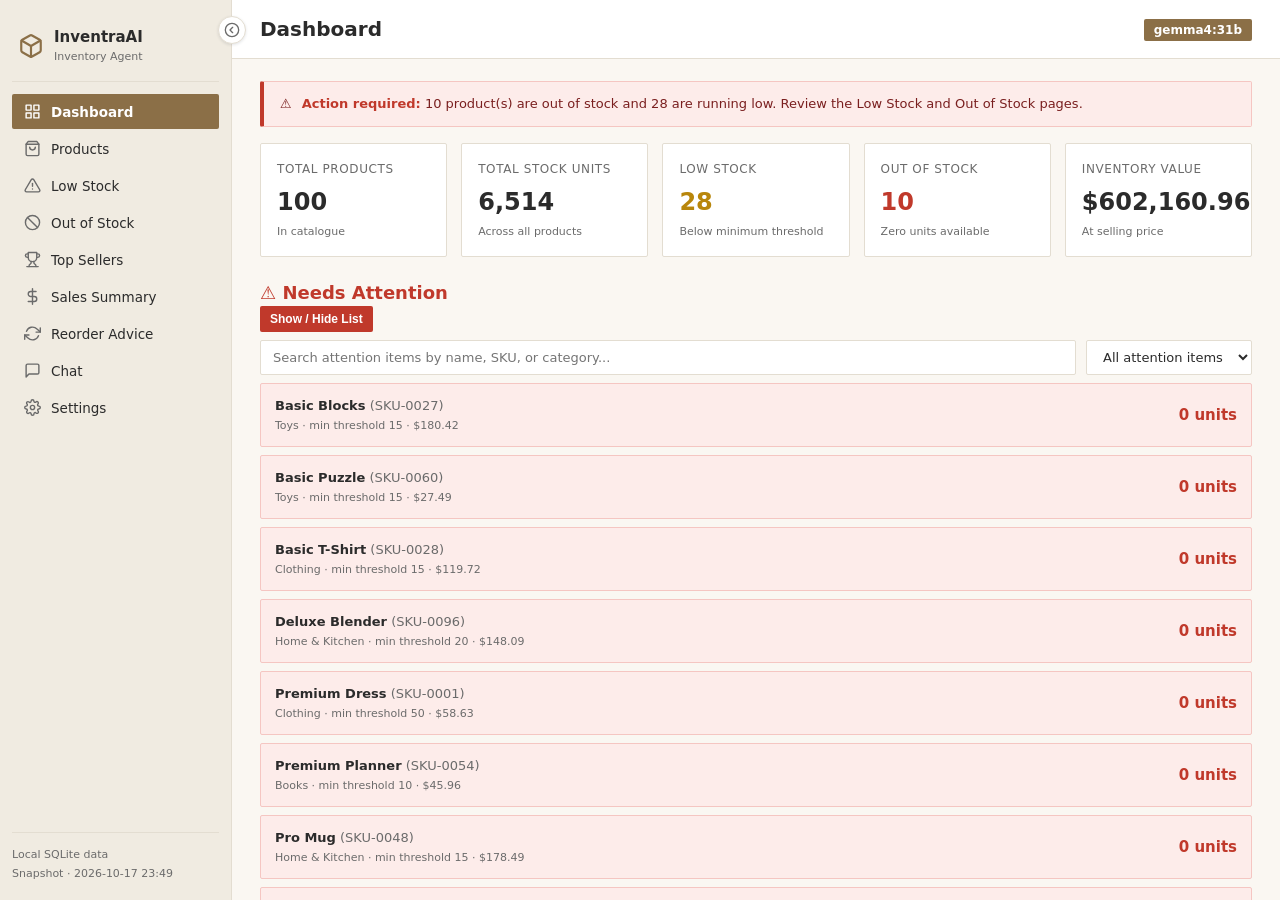
==== commit 4b9c83d6: "feat(frontend): live API mode with charts and modal, agent chat with tool chips, markdown-rendered a" ====
--- a/frontend/index.html
+++ b/frontend/index.html
@@ -44,6 +44,10 @@
         <svg viewBox="0 0 24 24" fill="none" stroke="currentColor" stroke-width="2" stroke-linecap="round" stroke-linejoin="round"><line x1="12" y1="1" x2="12" y2="23"/><path d="M17 5H9.5a3.5 3.5 0 0 0 0 7h5a3.5 3.5 0 0 1 0 7H6"/></svg>
         <span>Sales Summary</span>
       </button>
+      <button class="nav-item" data-view="reorder">
+        <svg viewBox="0 0 24 24" fill="none" stroke="currentColor" stroke-width="2" stroke-linecap="round" stroke-linejoin="round"><path d="M23 4v6h-6"/><path d="M1 20v-6h6"/><path d="M3.51 9a9 9 0 0 1 14.85-3.36L23 10"/><path d="M1 14l4.64 4.36A9 9 0 0 0 20.49 15"/></svg>
+        <span>Reorder Advice</span>
+      </button>
       <button class="nav-item" data-view="chat">
         <svg viewBox="0 0 24 24" fill="none" stroke="currentColor" stroke-width="2" stroke-linecap="round" stroke-linejoin="round"><path d="M21 15a2 2 0 0 1-2 2H7l-4 4V5a2 2 0 0 1 2-2h14a2 2 0 0 1 2 2z"/></svg>
         <span>Chat</span>
@@ -70,6 +74,8 @@
   </main>
 </div>
 
+<script src="vendor/chart.umd.js"></script>
+<script src="vendor/marked.min.js"></script>
 <script src="js/data.js"></script>
 <script src="js/app.js"></script>
 <script src="js/chat.js"></script>
--- a/frontend/css/style.css
+++ b/frontend/css/style.css
@@ -446,6 +446,101 @@
 }
 .chat-hint:hover { border-color: var(--accent); color: var(--text); }
 
+/* ================= Live dashboard: charts, modal, badges ================= */
+.chart-card { padding: 14px 16px 10px; margin-bottom: 8px; }
+.chart-box { position: relative; height: 280px; }
+
+.clickable, tr.clickable, .alert-item.clickable { cursor: pointer; }
+
+/* modal */
+.modal-overlay {
+  position: fixed;
+  inset: 0;
+  background: rgba(43, 43, 43, 0.45);
+  display: flex;
+  align-items: center;
+  justify-content: center;
+  z-index: 100;
+  padding: 20px;
+}
+.modal {
+  background: var(--card);
+  border: 1px solid var(--border);
+  border-radius: 2px;
+  max-width: 720px;
+  width: 100%;
+  max-height: 88vh;
+  overflow-y: auto;
+  padding: 20px 22px;
+}
+.modal-head { display: flex; justify-content: space-between; align-items: flex-start; gap: 12px; margin-bottom: 14px; }
+.modal-head h2 { font-size: 17px; margin: 0; }
+.modal-close {
+  background: transparent;
+  border: none;
+  font-size: 22px;
+  line-height: 1;
+  color: var(--muted);
+  cursor: pointer;
+  padding: 0 4px;
+  font-family: inherit;
+}
+.modal-close:hover { color: var(--red); }
+.modal-h3 { font-size: 14px; margin: 0 0 10px; font-weight: 600; }
+.modal .chart-box { height: 240px; }
+
+/* urgency badges */
+.urgency { display: inline-block; padding: 2px 8px; border-radius: 2px; font-size: 11px; font-weight: 700; letter-spacing: 0.3px; }
+.urgency.critical { background: rgba(192, 57, 43, 0.15); color: var(--red); }
+.urgency.high { background: rgba(184, 134, 11, 0.18); color: var(--yellow); }
+.urgency.medium { background: rgba(139, 111, 71, 0.16); color: var(--accent); }
+.urgency.low { background: rgba(58, 125, 68, 0.15); color: var(--green); }
+
+.reason-cell { max-width: 340px; overflow: hidden; text-overflow: ellipsis; white-space: nowrap; font-size: 11px; }
+
+/* chat: markdown content + tool chips + error bubble */
+.chat-bubble .md { white-space: normal; }
+.chat-bubble .md p { margin: 0 0 8px; }
+.chat-bubble .md p:last-child { margin-bottom: 0; }
+.chat-bubble .md ul, .chat-bubble .md ol { margin: 2px 0 8px; padding-left: 20px; }
+.chat-bubble .md li { margin: 2px 0; }
+.chat-bubble .md h1, .chat-bubble .md h2, .chat-bubble .md h3, .chat-bubble .md h4 {
+  font-size: 14px; margin: 10px 0 6px; font-weight: 700;
+}
+.chat-bubble .md h1:first-child, .chat-bubble .md h2:first-child, .chat-bubble .md h3:first-child { margin-top: 0; }
+.chat-bubble .md code {
+  background: var(--card2); border: 1px solid var(--border); padding: 1px 5px;
+  border-radius: 2px; font-size: 12px; font-family: ui-monospace, Consolas, monospace;
+}
+.chat-bubble .md pre {
+  background: var(--card2); border: 1px solid var(--border); padding: 10px 12px;
+  overflow-x: auto; margin: 0 0 8px; border-radius: 2px;
+}
+.chat-bubble .md pre code { border: none; background: transparent; padding: 0; }
+.chat-bubble .md table { width: 100%; margin: 6px 0 10px; font-size: 12.5px; }
+.chat-bubble .md blockquote {
+  border-left: 3px solid var(--border); margin: 6px 0; padding: 2px 0 2px 10px; color: var(--muted);
+}
+.chat-bubble .md a { color: var(--accent); }
+.chat-tools { margin-top: 8px; display: flex; flex-wrap: wrap; gap: 6px; align-items: center; }
+.chat-tools-label { font-size: 10px; text-transform: uppercase; letter-spacing: 0.5px; color: var(--muted); }
+.chat-tool {
+  background: var(--card2);
+  border: 1px solid var(--border);
+  color: var(--muted);
+  font-size: 10.5px;
+  font-weight: 600;
+  letter-spacing: 0.3px;
+  padding: 2px 7px;
+  border-radius: 2px;
+  font-family: ui-monospace, Consolas, monospace;
+}
+.chat-bubble.error { border-color: #f5c6c2; background: #fdecea; }
+
+/* topbar badge: live vs snapshot */
+.badge.live { background: var(--green); }
+.badge.snapshot { background: var(--accent); }
+
 /* ================= Responsive ================= */
 @media (max-width: 860px) {
   .sidebar { position: fixed; left: -250px; z-index: 20; }
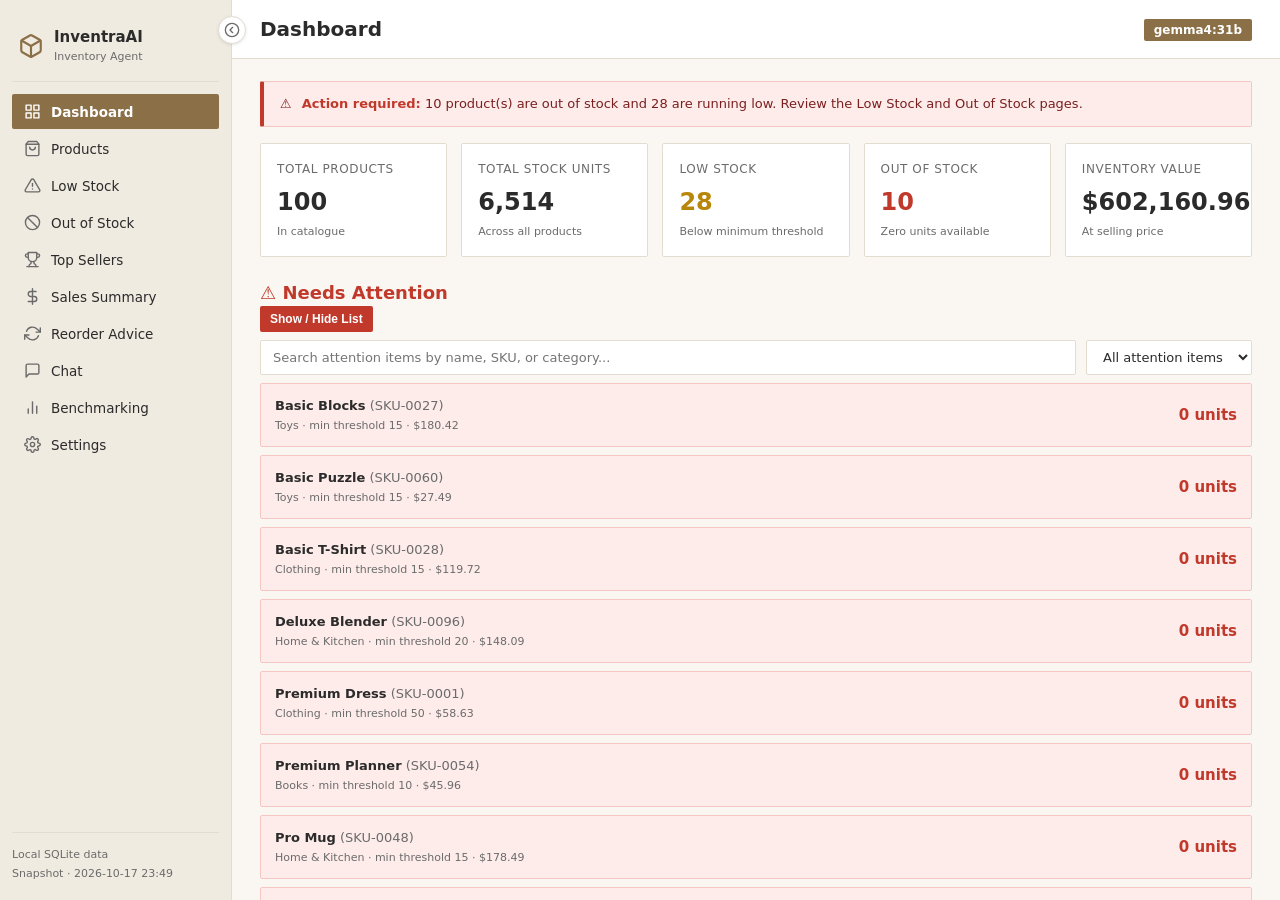
==== commit acc08e3b: "Phase 6: benchmarking page, baseline vs optimized, clef decision adapter, docs" ====
--- a/frontend/index.html
+++ b/frontend/index.html
@@ -52,6 +52,10 @@
         <svg viewBox="0 0 24 24" fill="none" stroke="currentColor" stroke-width="2" stroke-linecap="round" stroke-linejoin="round"><path d="M21 15a2 2 0 0 1-2 2H7l-4 4V5a2 2 0 0 1 2-2h14a2 2 0 0 1 2 2z"/></svg>
         <span>Chat</span>
       </button>
+      <button class="nav-item" data-view="benchmark">
+        <svg viewBox="0 0 24 24" fill="none" stroke="currentColor" stroke-width="2" stroke-linecap="round" stroke-linejoin="round"><line x1="18" y1="20" x2="18" y2="10"/><line x1="12" y1="20" x2="12" y2="4"/><line x1="6" y1="20" x2="6" y2="14"/></svg>
+        <span>Benchmarking</span>
+      </button>
       <button class="nav-item" data-view="settings">
         <svg viewBox="0 0 24 24" fill="none" stroke="currentColor" stroke-width="2" stroke-linecap="round" stroke-linejoin="round"><circle cx="12" cy="12" r="3"/><path d="M19.4 15a1.65 1.65 0 0 0 .33 1.82l.06.06a2 2 0 0 1 0 2.83 2 2 0 0 1-2.83 0l-.06-.06a1.65 1.65 0 0 0-1.82-.33 1.65 1.65 0 0 0-1 1.51V21a2 2 0 0 1-4 0v-.09A1.65 1.65 0 0 0 9 19.4a1.65 1.65 0 0 0-1.82.33l-.06.06a2 2 0 0 1-2.83 0 2 2 0 0 1 0-2.83l.06-.06a1.65 1.65 0 0 0 .33-1.82 1.65 1.65 0 0 0-1.51-1H3a2 2 0 0 1 0-4h.09A1.65 1.65 0 0 0 4.6 9a1.65 1.65 0 0 0-.33-1.82l-.06-.06a2 2 0 0 1 0-2.83 2 2 0 0 1 2.83 0l.06.06a1.65 1.65 0 0 0 1.82.33H9a1.65 1.65 0 0 0 1-1.51V3a2 2 0 0 1 4 0v.09a1.65 1.65 0 0 0 1 1.51 1.65 1.65 0 0 0 1.82-.33l.06-.06a2 2 0 0 1 2.83 0 2 2 0 0 1 0 2.83l-.06.06a1.65 1.65 0 0 0-.33 1.82V9a1.65 1.65 0 0 0 1.51 1H21a2 2 0 0 1 0 4h-.09a1.65 1.65 0 0 0-1.51 1z"/></svg>
         <span>Settings</span>
@@ -79,5 +83,6 @@
 <script src="js/data.js"></script>
 <script src="js/app.js"></script>
 <script src="js/chat.js"></script>
+<script src="js/benchmark.js"></script>
 </body>
 </html>
--- a/frontend/css/style.css
+++ b/frontend/css/style.css
@@ -537,9 +537,61 @@
 }
 .chat-bubble.error { border-color: #f5c6c2; background: #fdecea; }
 
+/* chat: inline charts rendered by the agent */
+.chat-chart { margin-top: 10px; }
+.chat-chart-box { position: relative; height: 220px; min-width: 280px; }
+
+/* confirm dialog (reuses modal styles) */
+.confirm-modal { max-width: 400px; }
+.confirm-text { font-size: 13.5px; color: var(--muted); line-height: 1.5; margin: 0; }
+.confirm-actions { display: flex; justify-content: flex-end; gap: 10px; margin-top: 18px; }
+.btn-ghost {
+  background: transparent;
+  border: 1px solid var(--border);
+  color: var(--text);
+  font-family: inherit;
+  font-size: 13px;
+  font-weight: 600;
+  padding: 8px 14px;
+  border-radius: 2px;
+  cursor: pointer;
+}
+.btn-ghost:hover { border-color: var(--accent); color: var(--accent); }
+.btn-danger {
+  background: var(--red);
+  border: none;
+  color: #fff;
+  font-family: inherit;
+  font-size: 13px;
+  font-weight: 600;
+  padding: 8px 14px;
+  border-radius: 2px;
+  cursor: pointer;
+}
+.btn-danger:hover { filter: brightness(0.95); }
+
 /* topbar badge: live vs snapshot */
 .badge.live { background: var(--green); }
 .badge.snapshot { background: var(--accent); }
+
+/* ============ Benchmarking page ============ */
+.bench-models, .bench-prompts { display: grid; grid-template-columns: 1fr 1fr; gap: 6px; margin-top: 8px; }
+.bench-check { background: var(--card); border: 1px solid var(--border); border-radius: 2px; padding: 8px 10px; font-size: 13px; display: flex; gap: 8px; align-items: flex-start; }
+.bench-check code { font-size: 12px; }
+.bench-prompt { align-items: flex-start; }
+.bench-check input { margin-top: 3px; }
+.bench-controls { display: flex; gap: 12px; flex-wrap: wrap; align-items: center; margin-top: 8px; }
+.btn-primary { background: var(--accent); color: #fff; border: none; font-family: inherit; font-size: 14px; font-weight: 700; padding: 10px 18px; border-radius: 2px; cursor: pointer; }
+.btn-primary:hover { filter: brightness(0.95); }
+.btn-primary:disabled { opacity: 0.6; cursor: wait; }
+.bench-progress { height: 12px; background: var(--card2); border: 1px solid var(--border); border-radius: 2px; overflow: hidden; margin-top: 6px; }
+.bench-bar { height: 100%; width: 0%; background: var(--green); transition: width 0.4s ease; }
+.bench-progress-head { display: flex; justify-content: space-between; align-items: center; }
+.bench-tool { background: var(--card2); border: 1px solid var(--border); font-size: 10.5px; font-weight: 600; padding: 1px 6px; border-radius: 2px; font-family: ui-monospace, Consolas, monospace; margin-right: 3px; }
+.bench-pass { background: rgba(58,125,68,.15); color: var(--green); }
+.bench-warn { background: rgba(184,134,11,.15); color: var(--yellow); }
+.bench-fail { background: rgba(192,57,43,.15); color: var(--red); }
+#bench-table-wrap { max-height: 420px; overflow-y: auto; border: 1px solid var(--border); border-radius: 2px; padding: 8px; background: var(--card); }
 
 /* ================= Responsive ================= */
 @media (max-width: 860px) {
